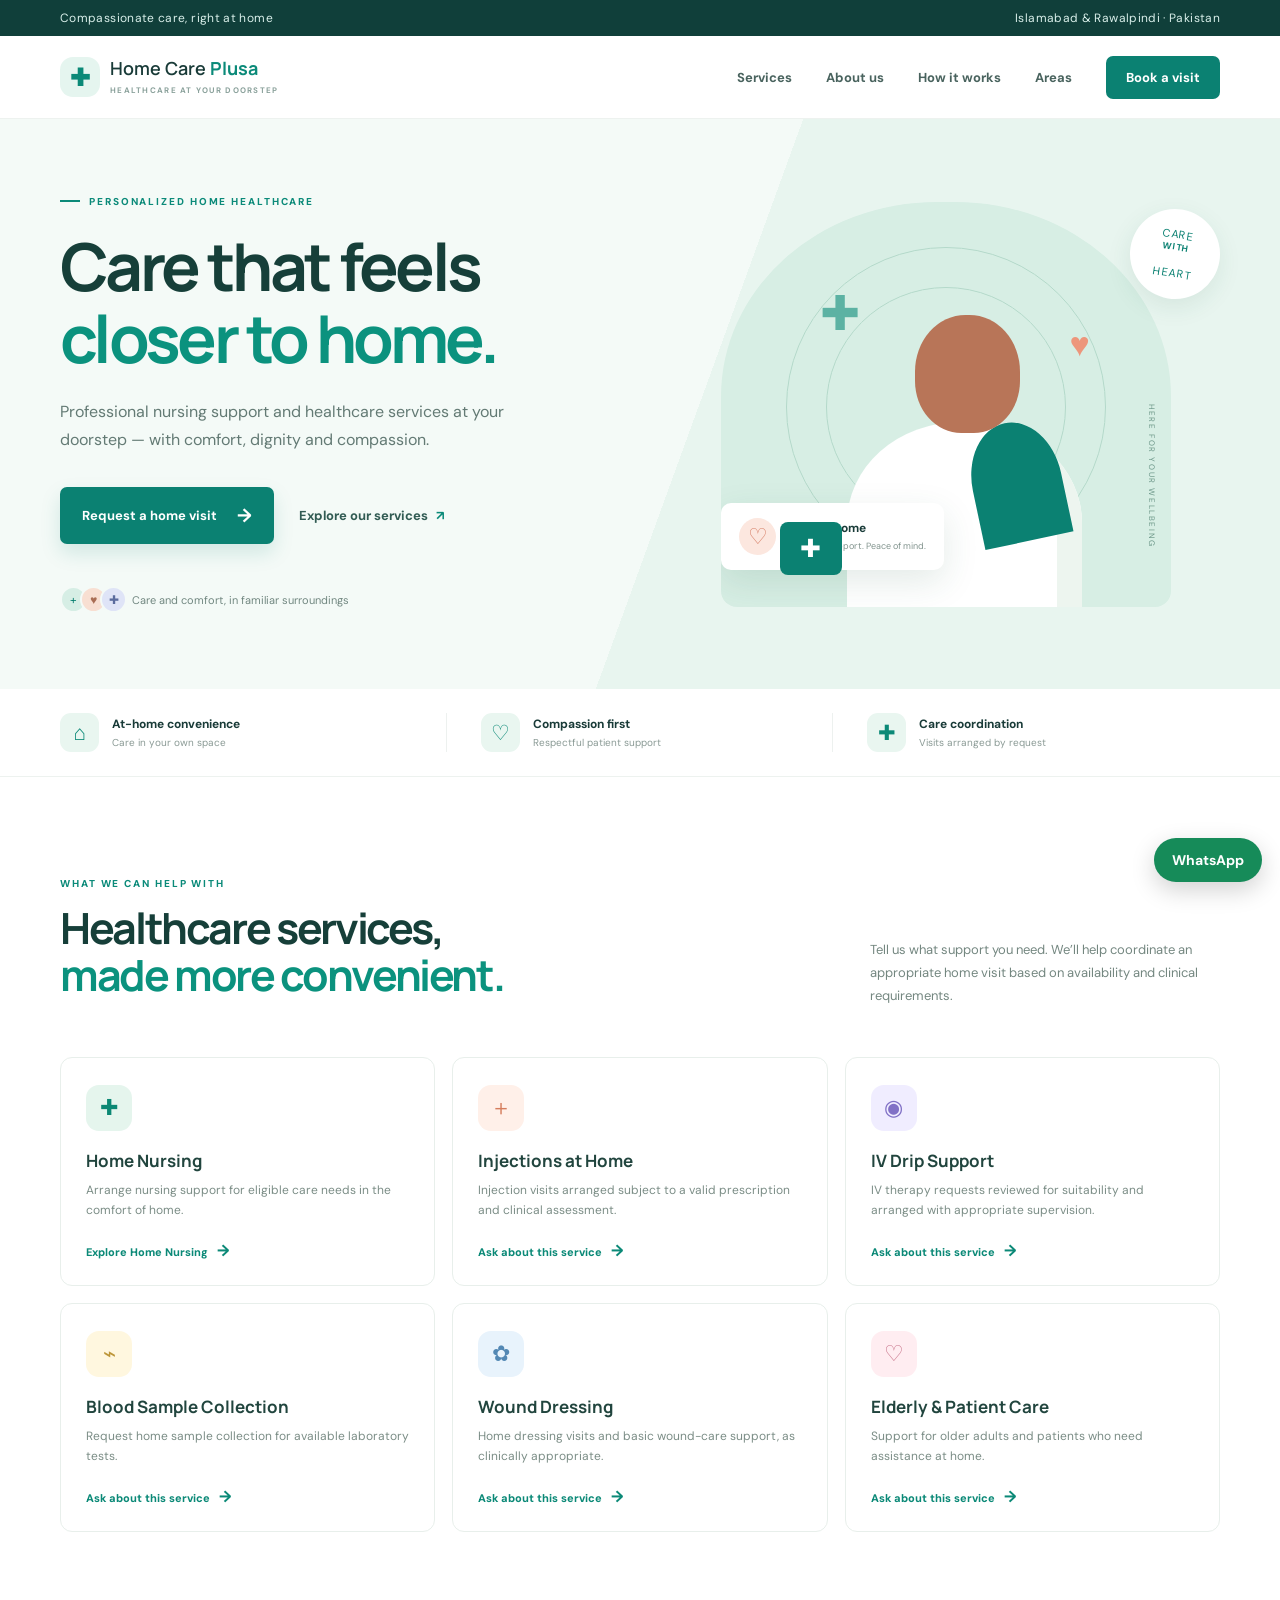
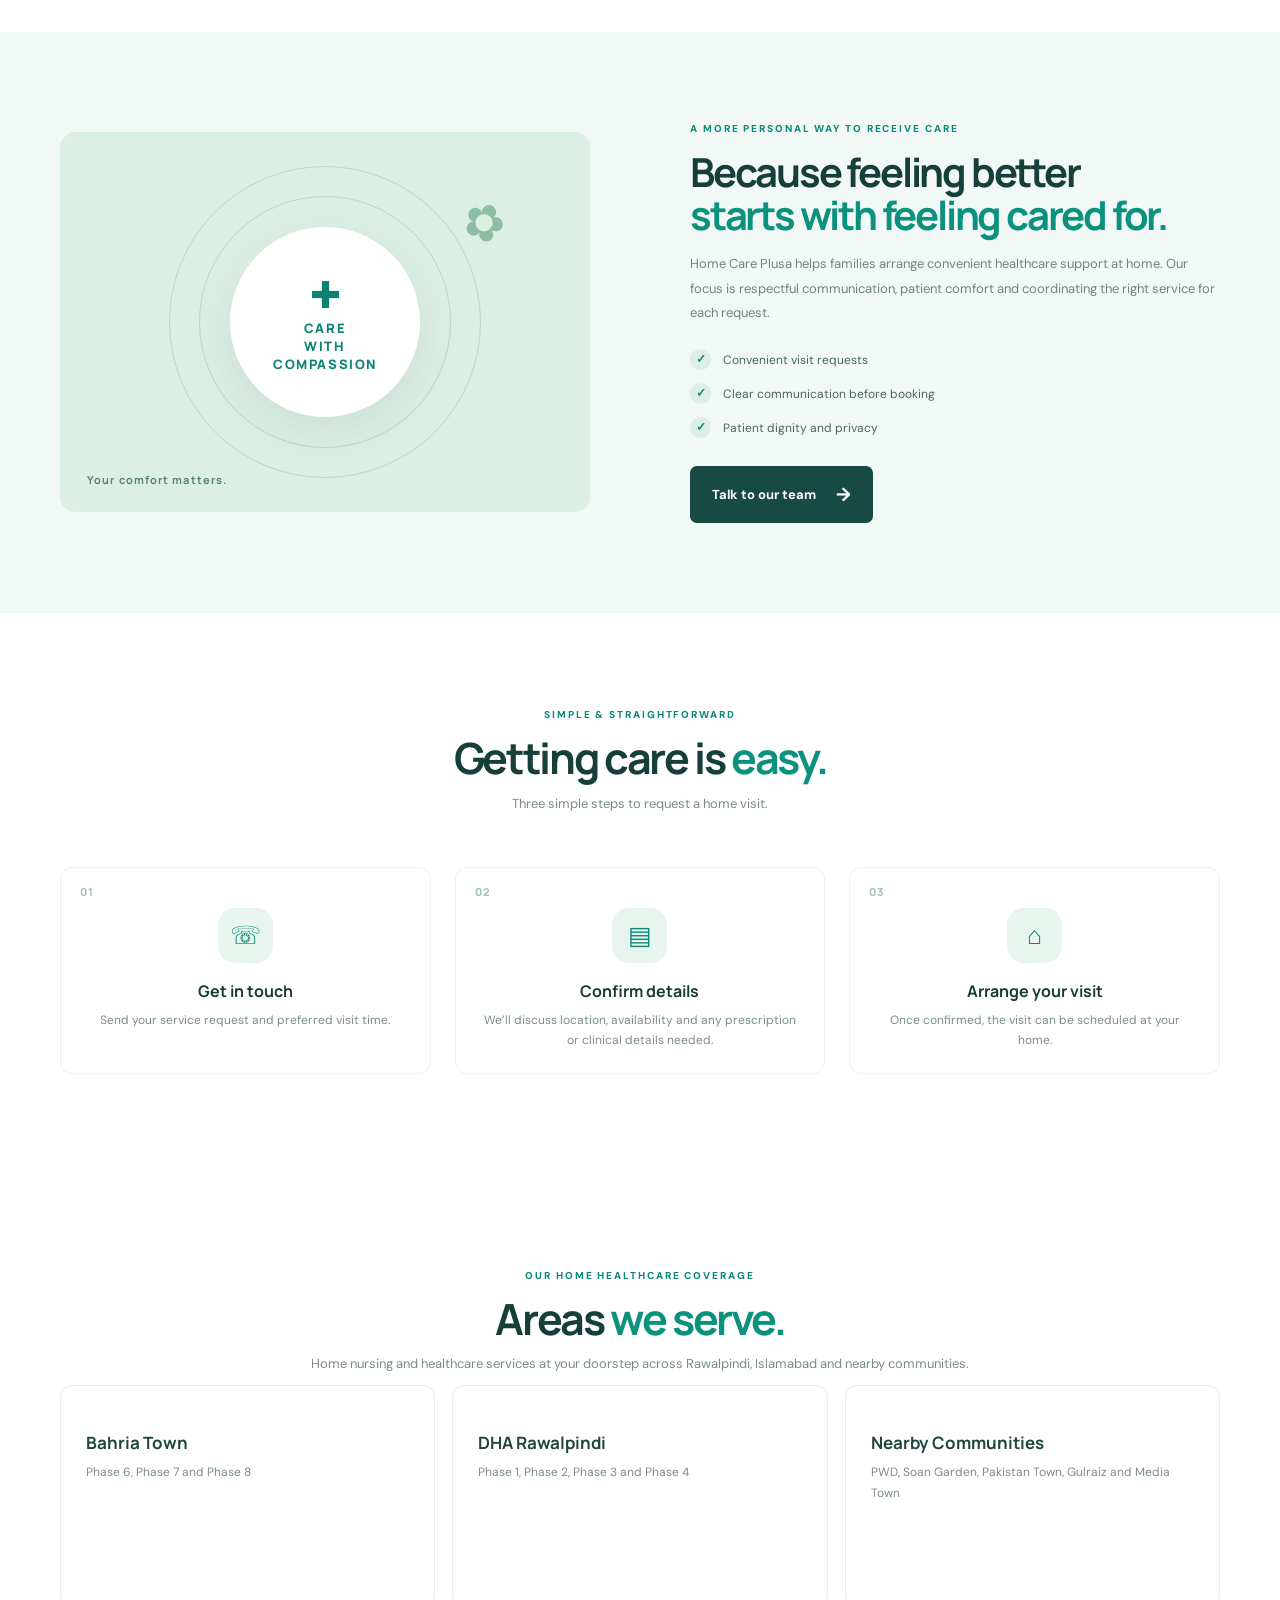
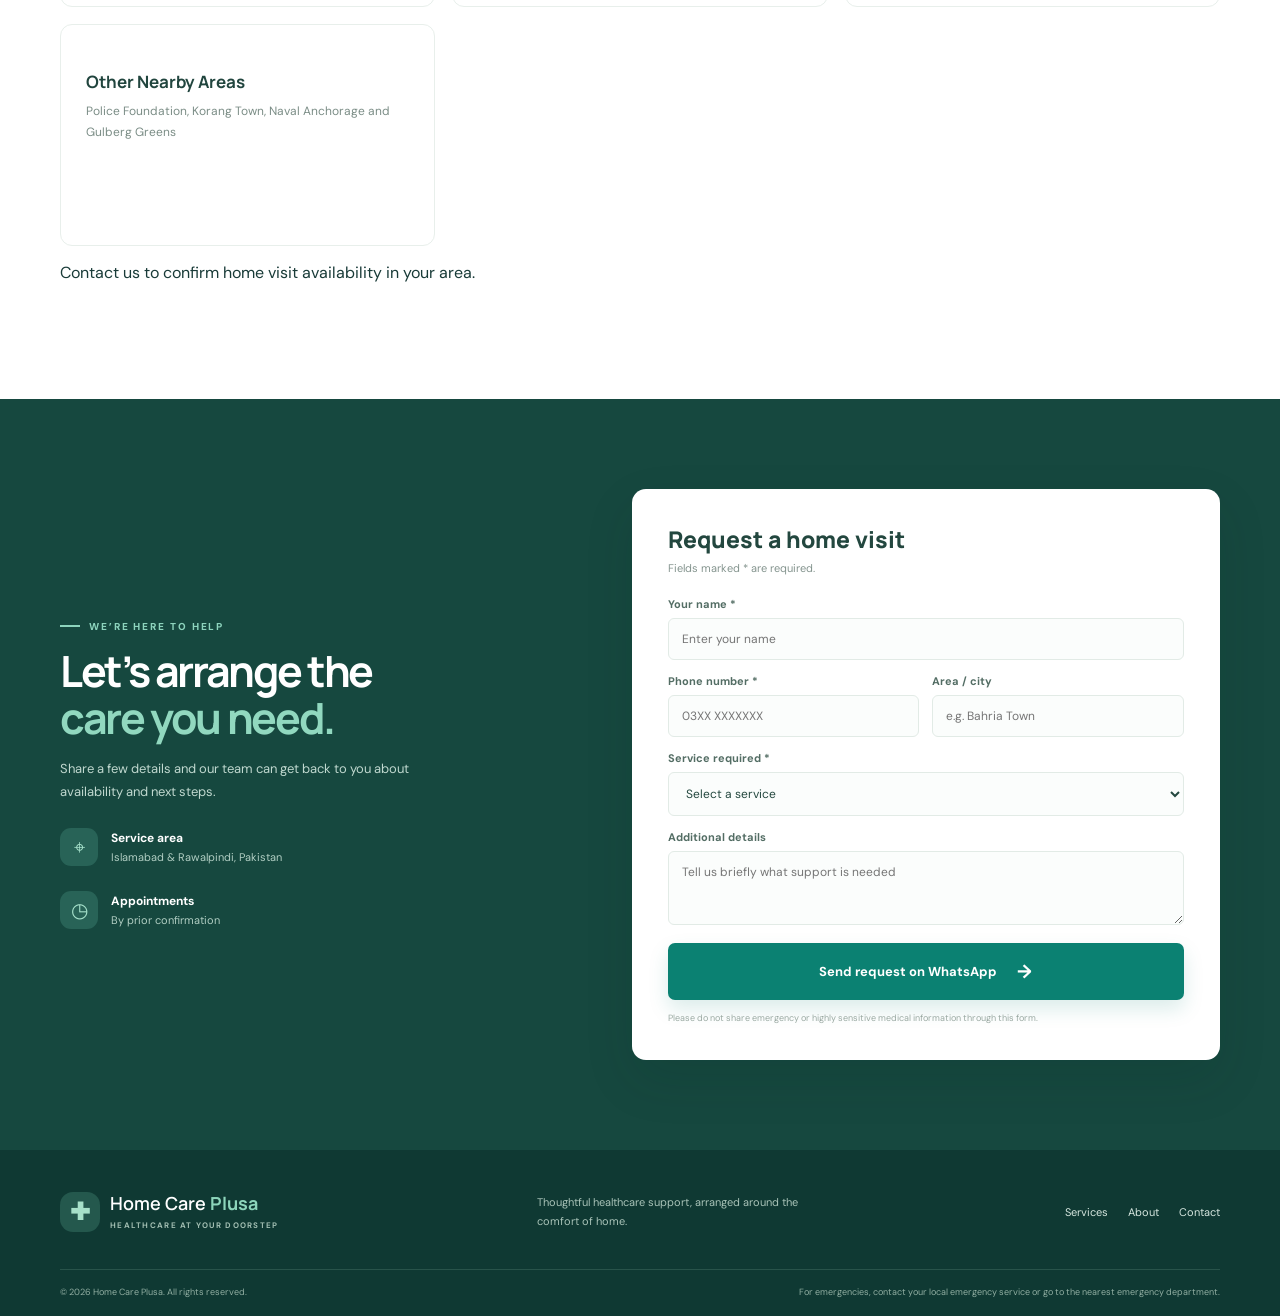
==== index.html @ 0d4c5fd8 "Link home nursing page" ====
<!doctype html>
<html lang="en">
<head>
<meta name="google-site-verification" content="KAKVJBxOrvSm0EX9zhi2axZdXzemZtat8Uv9LqTe5yM" />
  <meta charset="utf-8">
  <meta name="viewport" content="width=device-width, initial-scale=1">
  <meta name="description" content="Request home nursing, injections, IV drip support, blood sample collection and wound dressing in Islamabad and Rawalpindi with Home Care Plusa.">
  <meta name="robots" content="index, follow, max-image-preview:large">
  <meta name="author" content="Home Care Plusa">
  <link rel="canonical" href="https://hafeez794.github.io/home-care-plusa/">
  <meta property="og:type" content="website">
  <meta property="og:title" content="Home Care Plusa | Home Healthcare in Islamabad & Rawalpindi">
  <meta property="og:description" content="Arrange home nursing, injections, IV drip support, blood sample collection and wound dressing in Islamabad and Rawalpindi.">
  <meta property="og:url" content="https://hafeez794.github.io/home-care-plusa/">
  <meta name="twitter:card" content="summary">
  <meta name="theme-color" content="#0c7568">
  <title>Home Care Plusa | Home Nursing & Healthcare in Islamabad and Rawalpindi</title>
  <link rel="preconnect" href="https://fonts.googleapis.com">
  <link rel="preconnect" href="https://fonts.gstatic.com" crossorigin>
  <link href="https://fonts.googleapis.com/css2?family=DM+Sans:wght@400;500;600;700;800&family=Manrope:wght@500;600;700;800&display=swap" rel="stylesheet">
  <link rel="stylesheet" href="style.css">
</head>
<body>
  <div class="topbar"><div class="container topbar-inner"><span>Compassionate care, right at home</span><span>Islamabad &amp; Rawalpindi · Pakistan</span></div></div>
  <header class="header">
    <div class="container nav">
      <a class="brand" href="#home" aria-label="Home Care Plusa home"><span class="brand-mark">✚</span><span>Home Care <b>Plusa</b><small>HEALTHCARE AT YOUR DOORSTEP</small></span></a>
      <button class="menu-toggle" id="menuToggle" aria-label="Open menu">☰</button>
     <nav id="navLinks">
  <a href="#services">Services</a>
  <a href="#about">About us</a>
  <a href="#how">How it works</a>
  <a href="#areas">Areas</a>
  <a href="#contact" class="nav-cta">Book a visit</a>
</nav>
    </div>
  </header>

  <main>
    <section class="hero" id="home">
      <div class="container hero-grid">
        <div class="hero-copy">
          <div class="eyebrow"><span></span> PERSONALIZED HOME HEALTHCARE</div>
          <h1>Care that feels<br><em>closer to home.</em></h1>
          <p class="hero-text">Professional nursing support and healthcare services at your doorstep — with comfort, dignity and compassion.</p>
          <div class="hero-actions"><a class="btn primary" href="#contact">Request a home visit <span>→</span></a><a class="text-link" href="#services">Explore our services <span>↗</span></a></div>
          <div class="trust-row"><div class="avatars"><i>+</i><i>♥</i><i>✚</i></div><span>Care and comfort, in familiar surroundings</span></div>
        </div>
        <div class="hero-visual">
          <div class="photo-panel">
            <div class="photo-shape shape-one"></div><div class="photo-shape shape-two"></div>
            <div class="medical-illustration"><div class="cross">✚</div><div class="heart">♥</div><div class="person-head"></div><div class="person-body"></div><div class="medical-bag">✚</div></div>
            <div class="floating-card"><span class="float-icon">♡</span><div><b>Care at home</b><small>Comfort. Support. Peace of mind.</small></div></div>
            <div class="vertical-note">HERE FOR YOUR WELLBEING</div>
          </div>
          <div class="hero-stamp">CARE<br><b>WITH</b><br>HEART</div>
        </div>
      </div>
    </section>

    <section class="quick-strip"><div class="container quick-grid"><div><span class="quick-icon">⌂</span><span><b>At-home convenience</b><small>Care in your own space</small></span></div><div><span class="quick-icon">♡</span><span><b>Compassion first</b><small>Respectful patient support</small></span></div><div><span class="quick-icon">✚</span><span><b>Care coordination</b><small>Visits arranged by request</small></span></div></div></section>

    <section class="section services" id="services">
      <div class="container">
        <div class="section-heading"><div><div class="eyebrow">WHAT WE CAN HELP WITH</div><h2>Healthcare services,<br><em>made more convenient.</em></h2></div><p>Tell us what support you need. We’ll help coordinate an appropriate home visit based on availability and clinical requirements.</p></div>
        <div class="service-grid">
<article class="service-card"><div class="service-icon mint">✚</div><h3>Home Nursing</h3><p>Arrange nursing support for eligible care needs in the comfort of home.</p><a href="home-nursing.html">Explore Home Nursing <span>→</span></a></article>
          <article class="service-card"><div class="service-icon peach">＋</div><h3>Injections at Home</h3><p>Injection visits arranged subject to a valid prescription and clinical assessment.</p><a href="#contact">Ask about this service <span>→</span></a></article>
          <article class="service-card"><div class="service-icon lilac">◉</div><h3>IV Drip Support</h3><p>IV therapy requests reviewed for suitability and arranged with appropriate supervision.</p><a href="#contact">Ask about this service <span>→</span></a></article>
          <article class="service-card"><div class="service-icon yellow">⌁</div><h3>Blood Sample Collection</h3><p>Request home sample collection for available laboratory tests.</p><a href="#contact">Ask about this service <span>→</span></a></article>
          <article class="service-card"><div class="service-icon blue">✿</div><h3>Wound Dressing</h3><p>Home dressing visits and basic wound-care support, as clinically appropriate.</p><a href="#contact">Ask about this service <span>→</span></a></article>
          <article class="service-card"><div class="service-icon rose">♡</div><h3>Elderly &amp; Patient Care</h3><p>Support for older adults and patients who need assistance at home.</p><a href="#contact">Ask about this service <span>→</span></a></article>
        </div>
      </div>
    </section>

    <section class="about-section" id="about"><div class="container about-grid"><div class="about-art"><div class="about-circle"><span>✚</span><b>CARE<br>WITH<br>COMPASSION</b></div><div class="about-leaf">✿</div><div class="about-caption">Your comfort matters.</div></div><div class="about-copy"><div class="eyebrow">A MORE PERSONAL WAY TO RECEIVE CARE</div><h2>Because feeling better<br><em>starts with feeling cared for.</em></h2><p>Home Care Plusa helps families arrange convenient healthcare support at home. Our focus is respectful communication, patient comfort and coordinating the right service for each request.</p><ul class="check-list"><li><span>✓</span> Convenient visit requests</li><li><span>✓</span> Clear communication before booking</li><li><span>✓</span> Patient dignity and privacy</li></ul><a class="btn dark" href="#contact">Talk to our team <span>→</span></a></div></div></section>

    <section class="section steps" id="how"><div class="container"><div class="center-heading"><div class="eyebrow">SIMPLE &amp; STRAIGHTFORWARD</div><h2>Getting care is <em>easy.</em></h2><p>Three simple steps to request a home visit.</p></div><div class="steps-grid"><div class="step"><div class="step-num">01</div><div class="step-icon">☏</div><h3>Get in touch</h3><p>Send your service request and preferred visit time.</p></div><div class="step"><div class="step-num">02</div><div class="step-icon">▤</div><h3>Confirm details</h3><p>We’ll discuss location, availability and any prescription or clinical details needed.</p></div><div class="step"><div class="step-num">03</div><div class="step-icon">⌂</div><h3>Arrange your visit</h3><p>Once confirmed, the visit can be scheduled at your home.</p></div></div></div></section>
<section class="section areas-section" id="areas">
  <div class="container">
    <div class="center-heading">
      <div class="eyebrow">OUR HOME HEALTHCARE COVERAGE</div>
      <h2>Areas <em>we serve.</em></h2>
      <p>Home nursing and healthcare services at your doorstep across Rawalpindi, Islamabad and nearby communities.</p>
    </div>

    <div class="service-grid">
      <article class="service-card">
        <h3>Bahria Town</h3>
        <p>Phase 6, Phase 7 and Phase 8</p>
      </article>
      <article class="service-card">
        <h3>DHA Rawalpindi</h3>
        <p>Phase 1, Phase 2, Phase 3 and Phase 4</p>
      </article>
      <article class="service-card">
        <h3>Nearby Communities</h3>
        <p>PWD, Soan Garden, Pakistan Town, Gulraiz and Media Town</p>
      </article>
      <article class="service-card">
        <h3>Other Nearby Areas</h3>
        <p>Police Foundation, Korang Town, Naval Anchorage and Gulberg Greens</p>
      </article>
    </div>
    <p>Contact us to confirm home visit availability in your area.</p>
  </div>
</section>
    <section class="contact-section" id="contact"><div class="container contact-grid"><div class="contact-copy"><div class="eyebrow">WE’RE HERE TO HELP</div><h2>Let’s arrange the<br><em>care you need.</em></h2><p>Share a few details and our team can get back to you about availability and next steps.</p><div class="contact-detail"><span>⌖</span><div><b>Service area</b><small>Islamabad &amp; Rawalpindi, Pakistan</small></div></div><div class="contact-detail"><span>◷</span><div><b>Appointments</b><small>By prior confirmation</small></div></div></div>
      <form class="booking-form" id="bookingForm"><h3>Request a home visit</h3><p>Fields marked * are required.</p><label>Your name *<input name="name" required placeholder="Enter your name"></label><div class="form-row"><label>Phone number *<input name="phone" required type="tel" placeholder="03XX XXXXXXX"></label><label>Area / city<input name="area" placeholder="e.g. Bahria Town"></label></div><label>Service required *<select name="service" required><option value="">Select a service</option><option>Home Nursing</option><option>Injection at Home</option><option>IV Drip Support</option><option>Blood Sample Collection</option><option>Wound Dressing</option><option>Elderly & Patient Care</option><option>Other</option></select></label><label>Additional details<textarea name="details" rows="3" placeholder="Tell us briefly what support is needed"></textarea></label><button class="btn primary submit-btn" type="submit">Send request on WhatsApp <span>→</span></button><small class="form-note">Please do not share emergency or highly sensitive medical information through this form.</small><div id="formMessage" role="status"></div></form>
    </div></section>
  </main>

  <footer class="footer"><div class="container footer-main"><a class="brand footer-brand" href="#home"><span class="brand-mark">✚</span><span>Home Care <b>Plusa</b><small>HEALTHCARE AT YOUR DOORSTEP</small></span></a><p>Thoughtful healthcare support, arranged around the comfort of home.</p><div class="footer-links"><a href="#services">Services</a><a href="#about">About</a><a href="#contact">Contact</a></div></div><div class="container footer-bottom"><span>© <span id="year"></span> Home Care Plusa. All rights reserved.</span><span>For emergencies, contact your local emergency service or go to the nearest emergency department.</span></div></footer>
  <a class="whatsapp-float" href="https://wa.me/923155627665?text=Assalam-o-Alaikum%2C%20I%20want%20to%20ask%20about%20home%20healthcare%20services." target="_blank" rel="noopener" aria-label="Chat with Home Care Plusa on WhatsApp">WhatsApp</a>
  <script src="script.js"></script>
</body>
</html>
---- style.css ----
*{box-sizing:border-box}html{scroll-behavior:smooth}body{margin:0;color:#193b38;background:#fff;font-family:"DM Sans",sans-serif}a{color:inherit;text-decoration:none}.container{width:min(1160px,calc(100% - 44px));margin:auto}.topbar{background:#103f3a;color:#d9efea;font-size:12px;letter-spacing:.03em}.topbar-inner{display:flex;justify-content:space-between;padding:10px 0}.header{background:#fff;position:sticky;top:0;z-index:10;border-bottom:1px solid #edf2ef}.nav{height:82px;display:flex;align-items:center;justify-content:space-between}.brand{display:flex;align-items:center;gap:10px;font-family:Manrope,sans-serif;font-size:18px;font-weight:600;line-height:1.1}.brand b{color:#0b8a79}.brand small{display:block;font:700 8px "DM Sans";letter-spacing:.16em;color:#8aa19b;margin-top:6px}.brand-mark{width:40px;height:40px;border-radius:13px;background:#e5f5ef;color:#0b8977;display:grid;place-items:center;font-size:24px}.nav nav{display:flex;align-items:center;gap:34px;font-size:13px;font-weight:700;color:#49635e}.nav nav a:hover{color:#0a8b79}.nav .nav-cta{background:#0b8172;color:white;padding:13px 20px;border-radius:7px}.menu-toggle{display:none;border:0;background:none;font-size:25px;color:#174a43}.hero{background:linear-gradient(110deg,#f4faf7 0%,#f4faf7 54%,#e8f5ef 54%,#e8f5ef 100%);overflow:hidden}.hero-grid{min-height:570px;display:grid;grid-template-columns:1.03fr .97fr;align-items:center;gap:30px}.hero-copy{padding:70px 0}.eyebrow{font-size:10px;letter-spacing:.19em;font-weight:800;color:#0b8a79;display:flex;align-items:center;gap:9px}.eyebrow span{width:20px;height:2px;background:#0b8a79}.hero h1,h2{font-family:Manrope,sans-serif;letter-spacing:-.055em;font-size:clamp(42px,5.4vw,66px);line-height:1.09;margin:23px 0;color:#163f39}.hero h1 em,h2 em{font-style:normal;color:#0b927e}.hero-text{max-width:480px;color:#637a74;font-size:16px;line-height:1.8}.hero-actions{display:flex;align-items:center;gap:25px;margin-top:32px}.btn{display:inline-flex;align-items:center;justify-content:center;gap:20px;border:0;border-radius:7px;padding:16px 22px;font:700 13px "DM Sans";cursor:pointer;transition:.2s}.btn span{font-size:19px}.primary{background:#0b8172;color:#fff;box-shadow:0 9px 20px #0b817226}.primary:hover{background:#096b60;transform:translateY(-2px)}.text-link{font-size:13px;font-weight:700;color:#315b53}.text-link span{color:#0b8a79;margin-left:5px}.trust-row{display:flex;align-items:center;gap:12px;margin-top:42px;color:#718780;font-size:11px}.avatars{display:flex}.avatars i{font-style:normal;width:27px;height:27px;border:2px solid #f4faf7;border-radius:50%;display:grid;place-items:center;background:#d6eee5;color:#0b8172;margin-right:-7px;font-size:12px}.avatars i:nth-child(2){background:#f8dfd2;color:#a96d54}.avatars i:nth-child(3){background:#dfe4f7;color:#5b6c9e}.hero-visual{height:500px;position:relative;display:grid;place-items:center}.photo-panel{width:82%;height:405px;position:relative;background:#d7eee4;border-radius:48% 48% 16px 16px;overflow:hidden}.shape-one{position:absolute;width:320px;height:320px;border:1px solid #b4d9ca;border-radius:50%;top:45px;left:50%;transform:translateX(-50%)}.shape-two{position:absolute;width:240px;height:240px;border:1px solid #b4d9ca;border-radius:50%;top:85px;left:50%;transform:translateX(-50%)}.medical-illustration{position:absolute;inset:0}.cross{position:absolute;top:80px;left:22%;font-size:48px;color:#0b8a79;opacity:.6}.heart{position:absolute;right:18%;top:120px;font-size:34px;color:#ed967b}.person-head{position:absolute;width:105px;height:118px;border-radius:48% 48% 44% 44%;background:#b87558;left:43%;top:113px;z-index:2}.person-body{position:absolute;width:235px;height:210px;border-radius:48% 48% 0 0;background:#fff;left:28%;top:220px;box-shadow:inset -25px 0 #edf5ef}.person-body:after{content:"";position:absolute;width:90px;height:120px;background:#0b8172;right:20px;top:0;border-radius:50% 50% 0 0;transform:rotate(-12deg)}.medical-bag{position:absolute;bottom:32px;left:13%;width:62px;height:53px;border-radius:8px;background:#0b8172;color:#fff;display:grid;place-items:center;font-size:25px;z-index:3}.floating-card{position:absolute;bottom:37px;left:0;background:#fff;padding:15px 18px;display:flex;align-items:center;gap:12px;border-radius:10px;box-shadow:0 12px 35px #245e4b20}.float-icon{width:37px;height:37px;border-radius:50%;background:#fce7df;color:#d78169;display:grid;place-items:center;font-size:22px}.floating-card b,.floating-card small{display:block}.floating-card b{font-size:12px}.floating-card small{font-size:9px;color:#82948e;margin-top:4px}.vertical-note{position:absolute;right:14px;top:50%;writing-mode:vertical-rl;letter-spacing:.2em;font-size:8px;color:#6b9688}.hero-stamp{position:absolute;right:0;top:55px;background:#fff;border-radius:50%;width:90px;height:90px;display:grid;align-content:center;text-align:center;font-size:11px;line-height:1.25;letter-spacing:.08em;color:#0b8172;box-shadow:0 8px 25px #235d4c18;transform:rotate(9deg)}.hero-stamp b{font-size:9px}.quick-strip{background:#fff;border-bottom:1px solid #edf2ef}.quick-grid{display:grid;grid-template-columns:repeat(3,1fr);padding:24px 0}.quick-grid>div{display:flex;align-items:center;gap:13px;padding-left:34px;border-right:1px solid #edf1ef}.quick-grid>div:first-child{padding-left:0}.quick-grid>div:last-child{border:0}.quick-icon{width:39px;height:39px;border-radius:11px;background:#e9f6f0;color:#0b8977;display:grid;place-items:center;font-size:21px}.quick-grid b,.quick-grid small{display:block}.quick-grid b{font-size:12px}.quick-grid small{font-size:10px;color:#8a9a95;margin-top:4px}.section{padding:100px 0}.section-heading{display:flex;align-items:end;justify-content:space-between;gap:40px;margin-bottom:43px}.section-heading h2,.about-copy h2,.center-heading h2,.contact-copy h2{font-size:43px;margin:15px 0}.section-heading>p{max-width:350px;color:#748780;line-height:1.8;font-size:13px;margin-bottom:6px}.service-grid{display:grid;grid-template-columns:repeat(3,1fr);gap:17px}.service-card{border:1px solid #e8efeb;border-radius:12px;padding:27px 25px 24px;min-height:222px;transition:.2s;background:#fff}.service-card:hover{transform:translateY(-4px);box-shadow:0 15px 35px #1c564011;border-color:#d1e8de}.service-icon{width:46px;height:46px;border-radius:13px;display:grid;place-items:center;font-size:22px}.mint{background:#e5f5ed;color:#0c8874}.peach{background:#fff0e9;color:#d57d5d}.lilac{background:#f0edff;color:#8171c6}.yellow{background:#fff7df;color:#bd9639}.blue{background:#e8f3fc;color:#5388b4}.rose{background:#ffedf1;color:#c8758b}.service-card h3{font:700 17px Manrope;margin:18px 0 8px;color:#21453e}.service-card p{font-size:12px;line-height:1.7;color:#7b8d86;min-height:42px;margin:0 0 18px}.service-card a{font-size:11px;font-weight:800;color:#0b8977}.service-card a span{font-size:16px;margin-left:6px}.about-section{background:#f2f8f5;padding:90px 0}.about-grid{display:grid;grid-template-columns:1fr 1fr;gap:100px;align-items:center}.about-art{height:380px;position:relative;background:#dcefe5;border-radius:15px;display:grid;place-items:center;overflow:hidden}.about-art:before,.about-art:after{content:"";position:absolute;border:1px solid #b7d9c9;border-radius:50%;width:310px;height:310px}.about-art:after{width:250px;height:250px}.about-circle{position:relative;z-index:1;width:190px;height:190px;border-radius:50%;background:#fff;display:flex;flex-direction:column;align-items:center;justify-content:center;box-shadow:0 15px 40px #265a4818;color:#0b8172;text-align:center}.about-circle span{font-size:37px}.about-circle b{font:800 13px Manrope;letter-spacing:.12em;line-height:1.4}.about-leaf{position:absolute;right:16%;top:15%;font-size:50px;color:#8ebca5;transform:rotate(25deg)}.about-caption{position:absolute;bottom:25px;left:27px;font:700 11px Manrope;letter-spacing:.1em;color:#578272}.about-copy h2{font-size:40px}.about-copy>p{font-size:13px;line-height:1.9;color:#71847d}.check-list{list-style:none;padding:0;margin:23px 0 28px}.check-list li{font-size:12px;color:#49665d;margin:13px 0}.check-list span{display:inline-grid;place-items:center;width:21px;height:21px;border-radius:50%;background:#dcefe5;color:#0b8977;margin-right:9px;font-weight:800}.dark{background:#174a42;color:#fff}.dark:hover{background:#0c3932}.steps{padding:95px 0}.center-heading{text-align:center}.center-heading .eyebrow{justify-content:center}.center-heading h2{margin:14px 0 8px}.center-heading>p{font-size:13px;color:#7b8d86}.steps-grid{display:grid;grid-template-columns:repeat(3,1fr);gap:24px;margin-top:55px}.step{position:relative;text-align:center;padding:28px 28px 22px;border:1px solid #eaf0ed;border-radius:12px}.step-num{position:absolute;top:16px;left:19px;font:800 11px Manrope;color:#a4c6b6;letter-spacing:.1em}.step-icon{margin:12px auto 17px;width:55px;height:55px;border-radius:17px;background:#e8f5ee;display:grid;place-items:center;color:#0b8977;font-size:25px}.step h3{font:700 16px Manrope;margin:0 0 8px}.step p{font-size:12px;color:#7b8d86;line-height:1.7;margin:0}.contact-section{background:#16483f;padding:90px 0;color:#fff}.contact-grid{display:grid;grid-template-columns:.9fr 1.1fr;gap:90px;align-items:center}.contact-copy .eyebrow{color:#8dd4bd}.contact-copy .eyebrow:before{content:"";width:20px;height:2px;background:#8dd4bd}.contact-copy h2{color:#fff}.contact-copy h2 em{color:#91d8bf}.contact-copy>p{color:#c0d8cf;font-size:13px;line-height:1.8;max-width:390px}.contact-detail{display:flex;gap:13px;align-items:center;margin-top:25px}.contact-detail>span{width:38px;height:38px;border-radius:11px;background:#286357;color:#a5e0ca;display:grid;place-items:center;font-size:20px}.contact-detail b,.contact-detail small{display:block}.contact-detail b{font-size:12px}.contact-detail small{font-size:11px;color:#b1cec3;margin-top:4px}.booking-form{background:#fff;border-radius:14px;padding:34px 36px;color:#23473f;box-shadow:0 20px 50px #092b251f}.booking-form h3{font:800 23px Manrope;margin:0 0 6px}.booking-form>p{font-size:11px;color:#84948e;margin:0 0 22px}.booking-form label{display:block;font-size:11px;font-weight:700;color:#536d64;margin-bottom:14px}.booking-form input,.booking-form select,.booking-form textarea{display:block;width:100%;margin-top:7px;padding:12px 13px;border:1px solid #e2ebe6;border-radius:6px;background:#fbfdfc;font:12px "DM Sans";color:#24483f;outline:none}.booking-form input:focus,.booking-form select:focus,.booking-form textarea:focus{border-color:#0b8977}.form-row{display:grid;grid-template-columns:1fr 1fr;gap:13px}.submit-btn{width:100%;margin-top:4px}.form-note{display:block;color:#9aa9a2;font-size:9px;line-height:1.5;margin-top:12px}.footer{background:#0f3933;color:#d7e7e0;padding:32px 0 18px}.footer-main{display:flex;align-items:center;justify-content:space-between;gap:20px;padding-bottom:28px}.footer-brand{color:#fff}.footer-brand .brand-mark{background:#24584d;color:#a6e0c8}.footer-brand b{color:#8dd5bb}.footer-brand small{color:#a2beb2}.footer-main>p{font-size:11px;color:#a9c3b8;max-width:270px;line-height:1.7}.footer-links{display:flex;gap:20px;font-size:11px}.footer-links a:hover{color:#8dd5bb}.footer-bottom{border-top:1px solid #28534a;padding-top:16px;display:flex;justify-content:space-between;gap:15px;color:#91aea2;font-size:9px}.footer-bottom span:last-child{text-align:right;max-width:430px}
@media(max-width:800px){.container{width:min(100% - 32px,600px)}.topbar-inner span:last-child{display:none}.nav{height:70px}.menu-toggle{display:block}.nav nav{display:none;position:absolute;top:70px;left:0;right:0;background:white;padding:18px 24px 24px;box-shadow:0 12px 20px #143f3515;flex-direction:column;align-items:stretch;gap:18px}.nav nav.open{display:flex}.nav .nav-cta{text-align:center}.hero{background:#f1f8f4}.hero-grid{grid-template-columns:1fr;gap:0}.hero-copy{padding:65px 0 20px}.hero h1{font-size:51px}.hero-visual{height:390px}.photo-panel{height:340px;width:76%}.hero-stamp{right:5%;top:10px}.quick-grid{grid-template-columns:1fr;gap:16px;padding:22px 0}.quick-grid>div{padding:0;border:0}.section{padding:70px 0}.section-heading{display:block}.section-heading>p{margin-top:15px}.section-heading h2,.about-copy h2,.center-heading h2,.contact-copy h2{font-size:36px}.service-grid{grid-template-columns:1fr 1fr}.about-grid{grid-template-columns:1fr;gap:40px}.about-art{height:310px}.steps-grid{grid-template-columns:1fr;gap:14px;margin-top:35px}.contact-grid{grid-template-columns:1fr;gap:38px}.footer-main{align-items:flex-start;flex-direction:column}.footer-bottom{flex-direction:column}.footer-bottom span:last-child{text-align:left}.footer-links{margin-top:5px}}
@media(max-width:480px){.hero h1{font-size:44px}.hero-text{font-size:14px}.hero-actions{align-items:flex-start;flex-direction:column;gap:16px}.service-grid{grid-template-columns:1fr}.service-card{min-height:auto}.form-row{grid-template-columns:1fr;gap:0}.booking-form{padding:26px 20px}.hero-visual{height:350px}.photo-panel{height:300px}.person-head{top:95px}.person-body{top:195px}.floating-card{bottom:20px}.section-heading h2,.about-copy h2,.center-heading h2,.contact-copy h2{font-size:32px}}


/* Floating WhatsApp contact shortcut */
.whatsapp-float {
  position: fixed;
  right: 18px;
  bottom: 18px;
  z-index: 999;
  display: inline-flex;
  align-items: center;
  justify-content: center;
  padding: 13px 18px;
  border-radius: 999px;
  background: #168b59;
  color: #fff;
  font-weight: 700;
  font-size: 14px;
  text-decoration: none;
  box-shadow: 0 8px 24px rgba(0,0,0,.18);
}
.whatsapp-float:hover { filter: brightness(.95); }
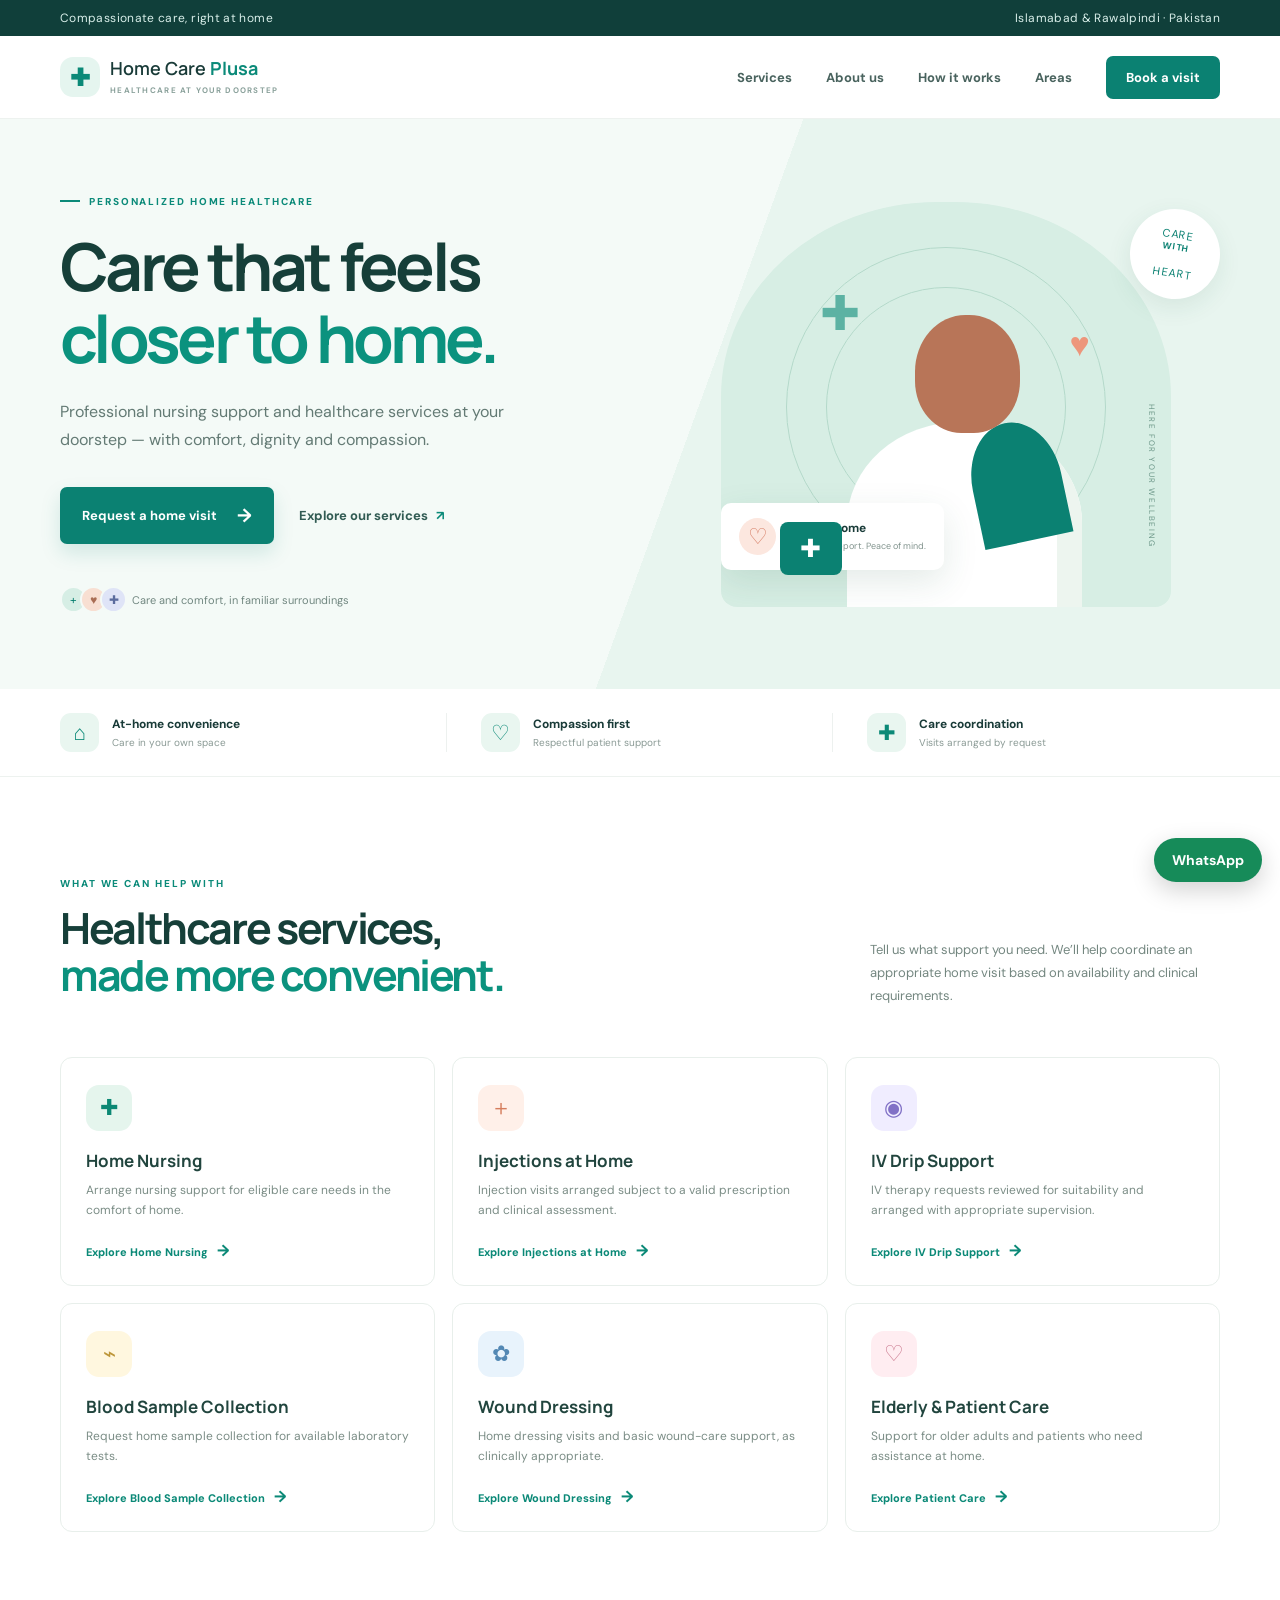
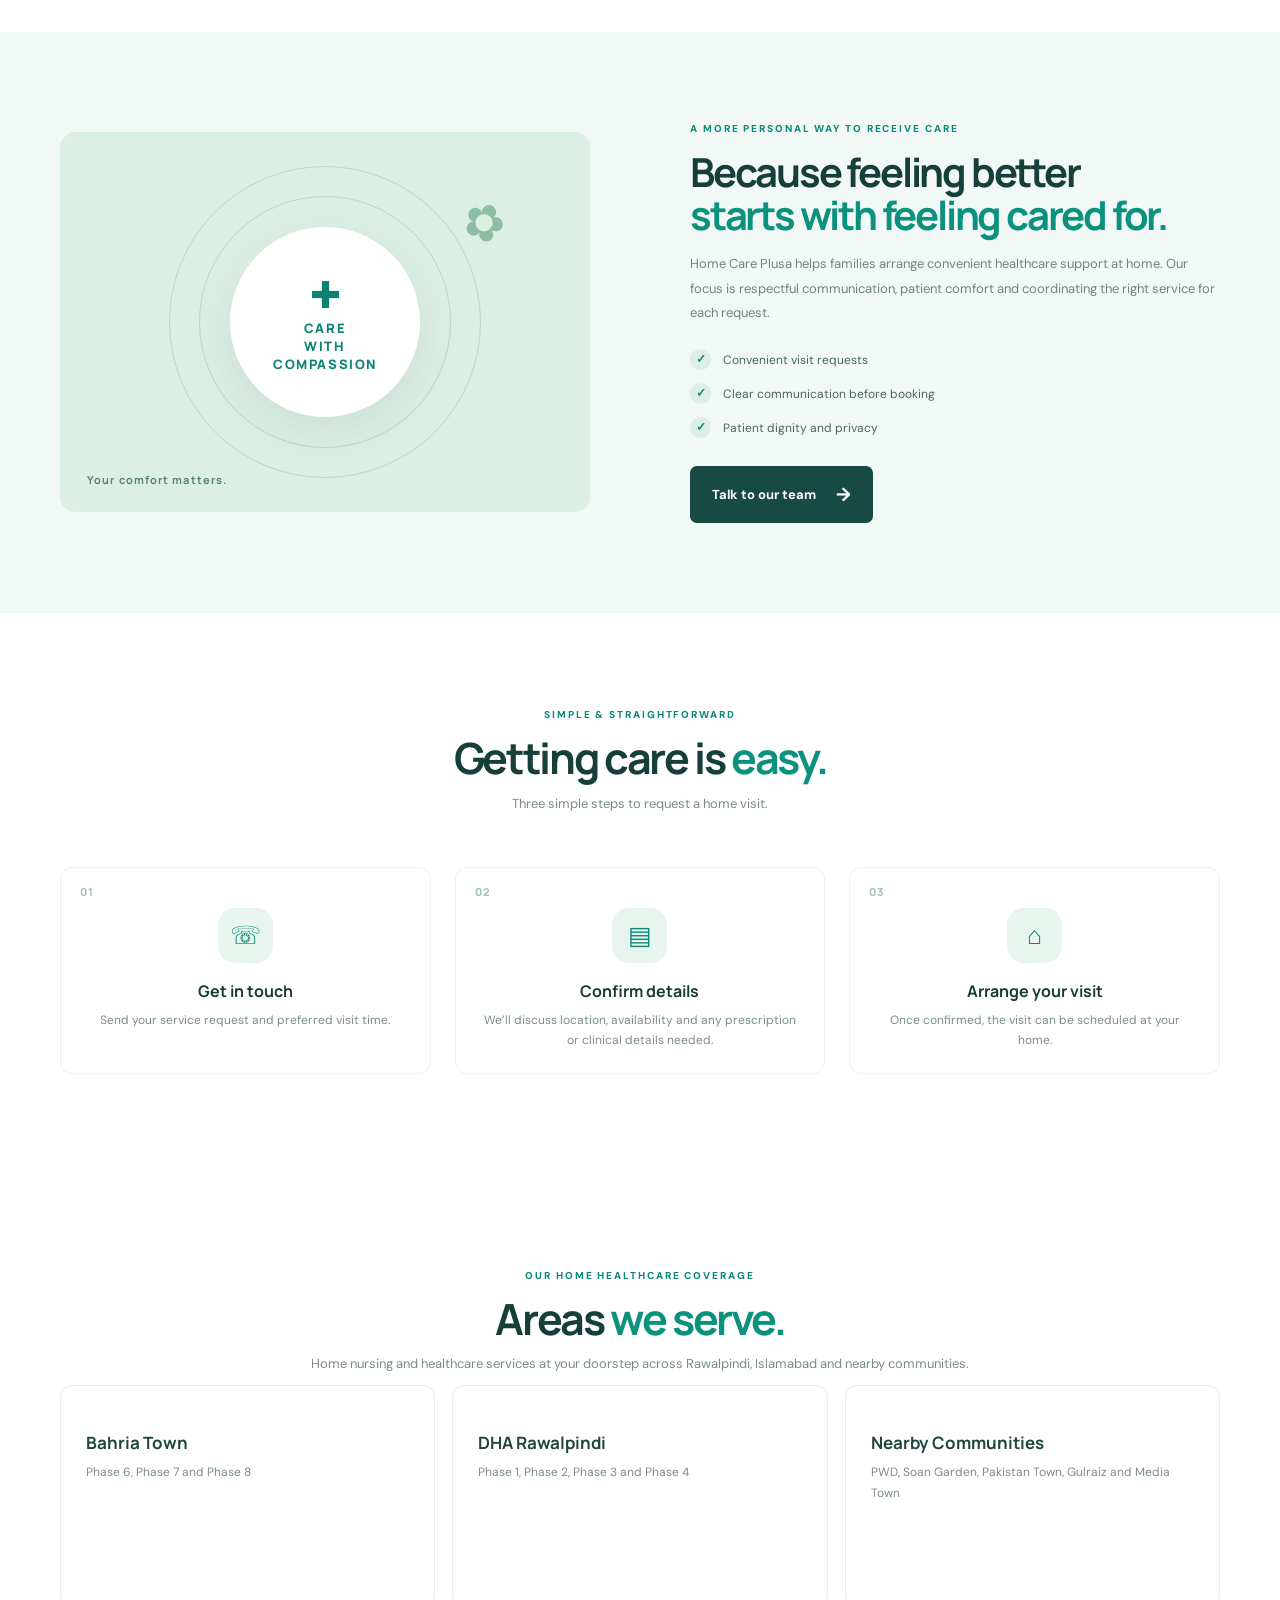
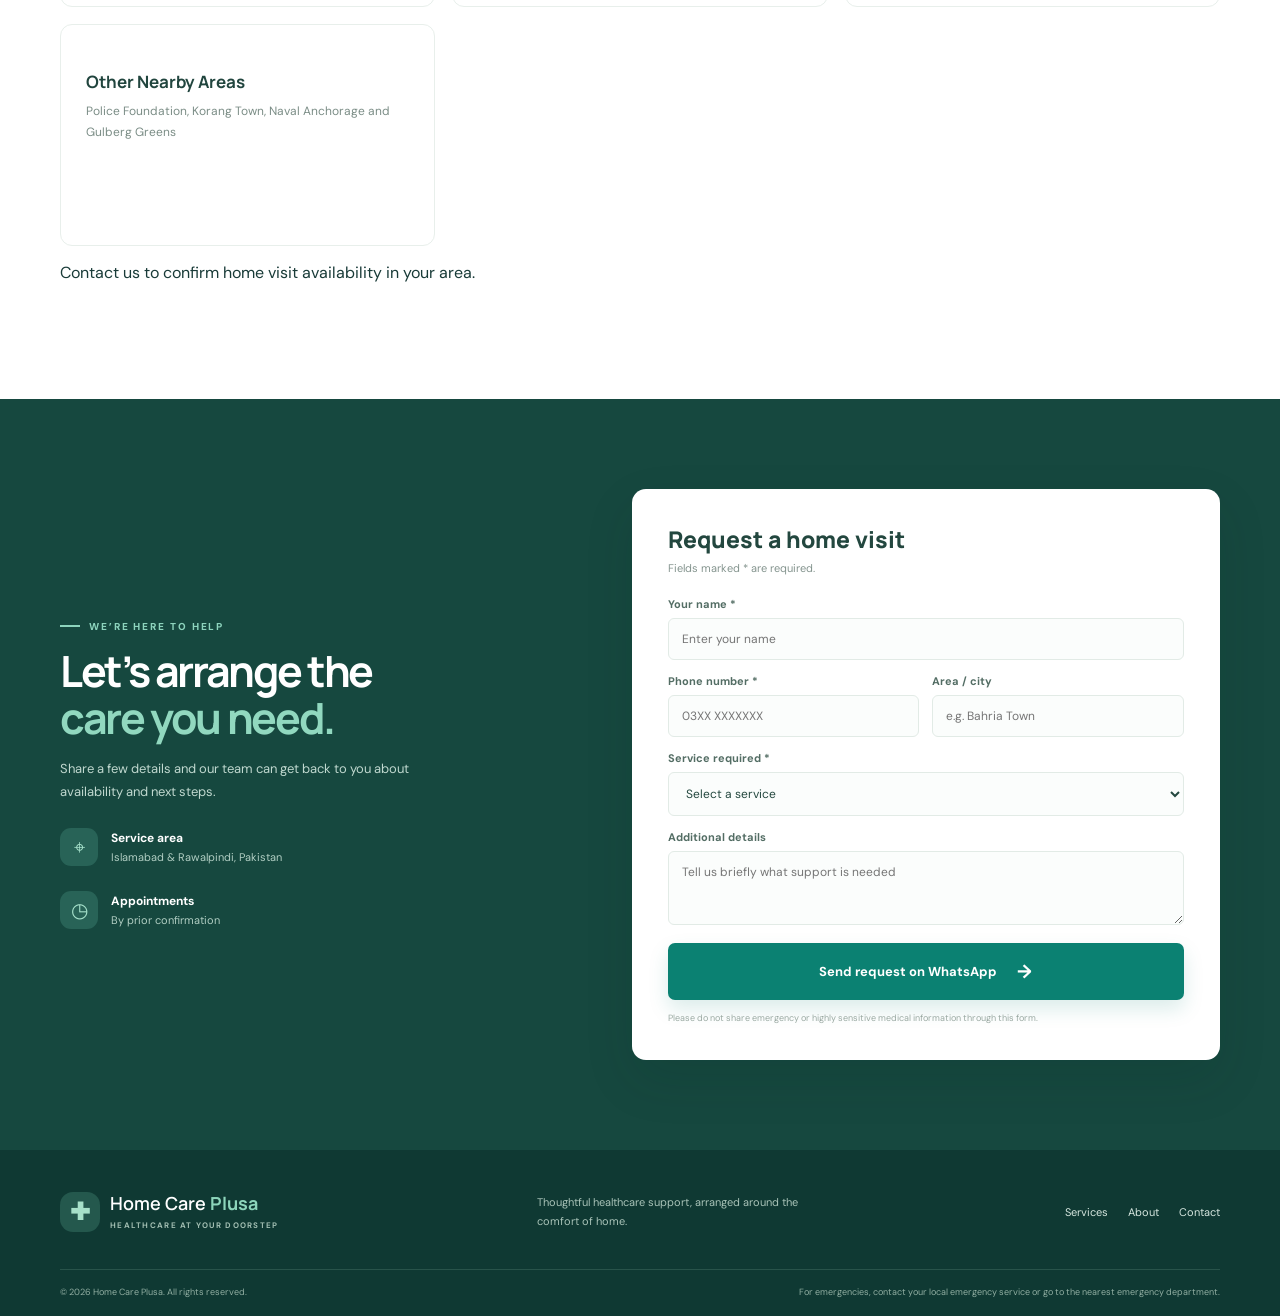
==== commit aef3c8c9: "Connect all service pages" ====
--- a/index.html
+++ b/index.html
@@ -65,11 +65,11 @@
         <div class="section-heading"><div><div class="eyebrow">WHAT WE CAN HELP WITH</div><h2>Healthcare services,<br><em>made more convenient.</em></h2></div><p>Tell us what support you need. We’ll help coordinate an appropriate home visit based on availability and clinical requirements.</p></div>
         <div class="service-grid">
 <article class="service-card"><div class="service-icon mint">✚</div><h3>Home Nursing</h3><p>Arrange nursing support for eligible care needs in the comfort of home.</p><a href="home-nursing.html">Explore Home Nursing <span>→</span></a></article>
-          <article class="service-card"><div class="service-icon peach">＋</div><h3>Injections at Home</h3><p>Injection visits arranged subject to a valid prescription and clinical assessment.</p><a href="#contact">Ask about this service <span>→</span></a></article>
-          <article class="service-card"><div class="service-icon lilac">◉</div><h3>IV Drip Support</h3><p>IV therapy requests reviewed for suitability and arranged with appropriate supervision.</p><a href="#contact">Ask about this service <span>→</span></a></article>
-          <article class="service-card"><div class="service-icon yellow">⌁</div><h3>Blood Sample Collection</h3><p>Request home sample collection for available laboratory tests.</p><a href="#contact">Ask about this service <span>→</span></a></article>
-          <article class="service-card"><div class="service-icon blue">✿</div><h3>Wound Dressing</h3><p>Home dressing visits and basic wound-care support, as clinically appropriate.</p><a href="#contact">Ask about this service <span>→</span></a></article>
-          <article class="service-card"><div class="service-icon rose">♡</div><h3>Elderly &amp; Patient Care</h3><p>Support for older adults and patients who need assistance at home.</p><a href="#contact">Ask about this service <span>→</span></a></article>
+          <article class="service-card"><div class="service-icon peach">＋</div><h3>Injections at Home</h3><p>Injection visits arranged subject to a valid prescription and clinical assessment.</p><a href="injections-at-home.html">Explore Injections at Home <span>→</span></a></article>
+          <article class="service-card"><div class="service-icon lilac">◉</div><h3>IV Drip Support</h3><p>IV therapy requests reviewed for suitability and arranged with appropriate supervision.</p><a href="iv-drip-at-home.html">Explore IV Drip Support <span>→</span></a></article>
+          <article class="service-card"><div class="service-icon yellow">⌁</div><h3>Blood Sample Collection</h3><p>Request home sample collection for available laboratory tests.</p><a href="blood-sample-collection-at-home.html">Explore Blood Sample Collection <span>→</span></a></article>
+          <article class="service-card"><div class="service-icon blue">✿</div><h3>Wound Dressing</h3><p>Home dressing visits and basic wound-care support, as clinically appropriate.</p><a href="wound-dressing-at-home.html">Explore Wound Dressing <span>→</span></a></article>
+          <article class="service-card"><div class="service-icon rose">♡</div><h3>Elderly &amp; Patient Care</h3><p>Support for older adults and patients who need assistance at home.</p><a href="elderly-patient-care.html">Explore Patient Care <span>→</span></a></article>
         </div>
       </div>
     </section>
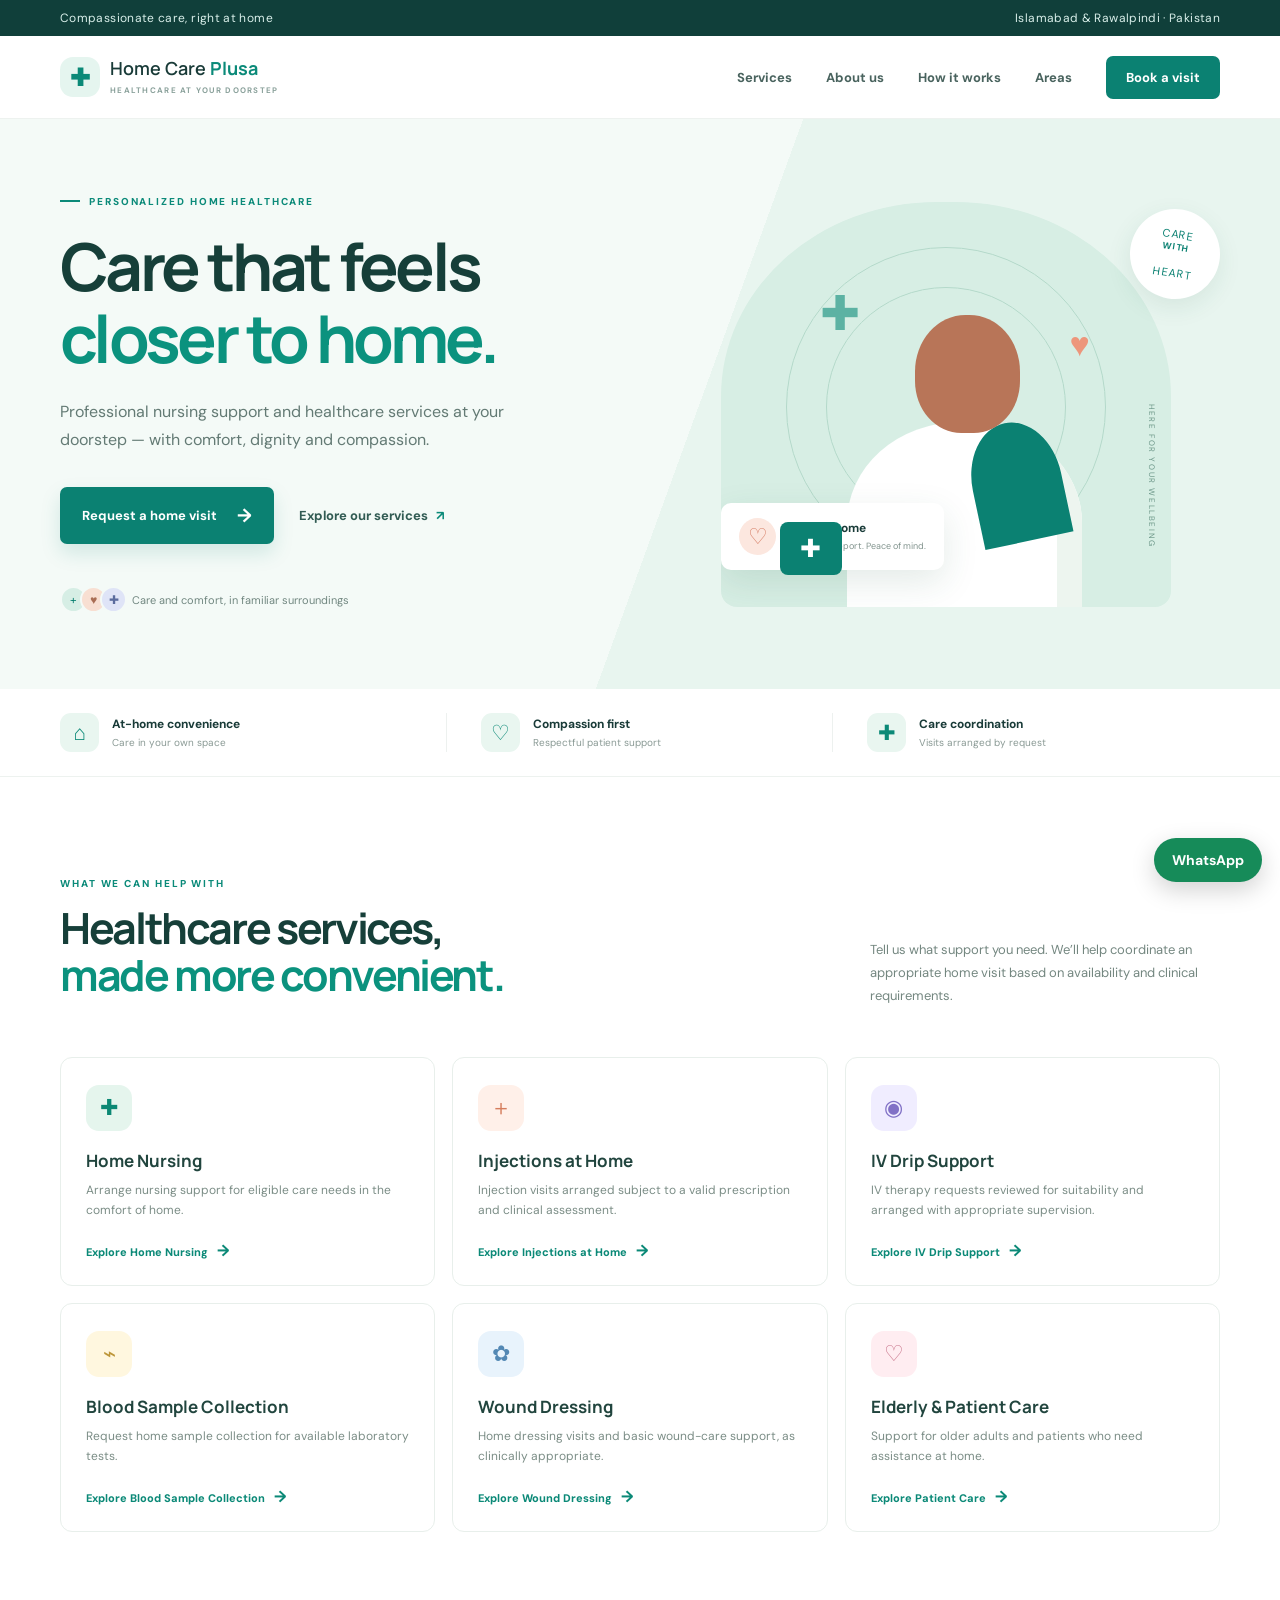
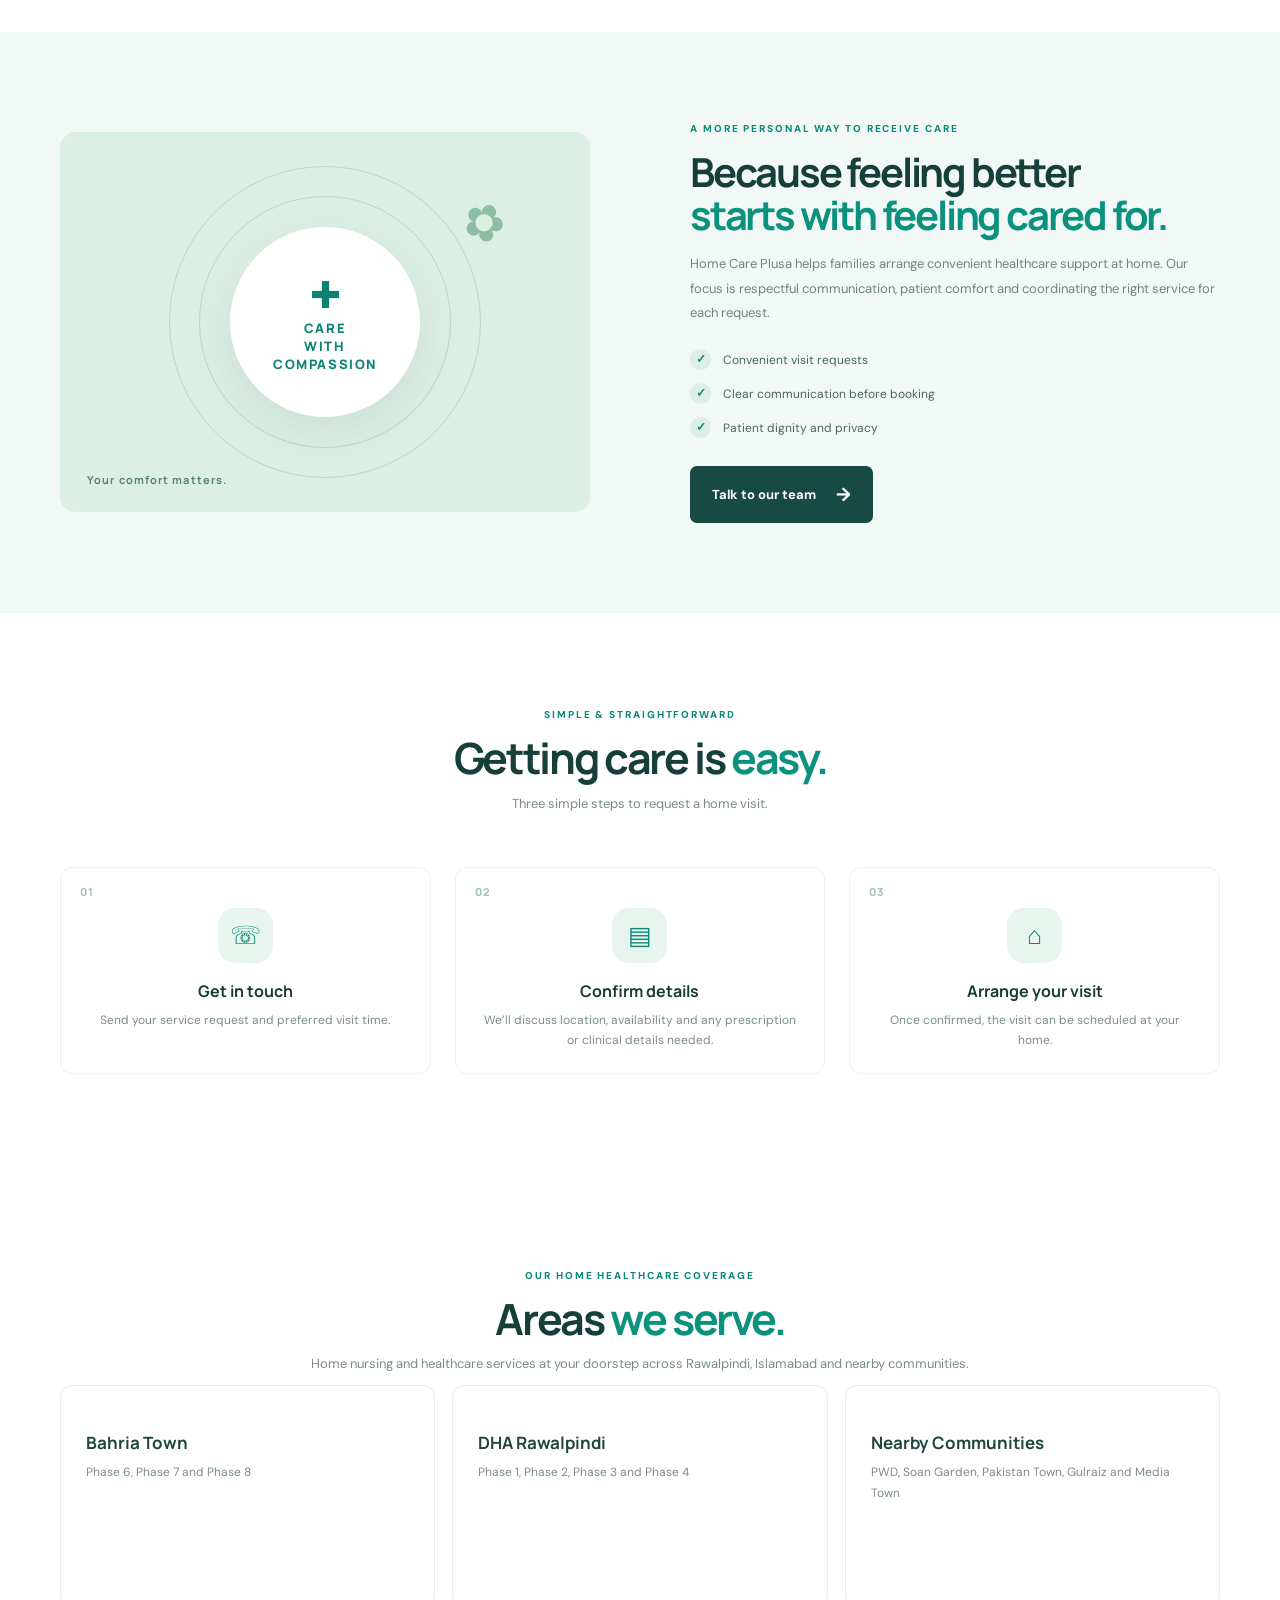
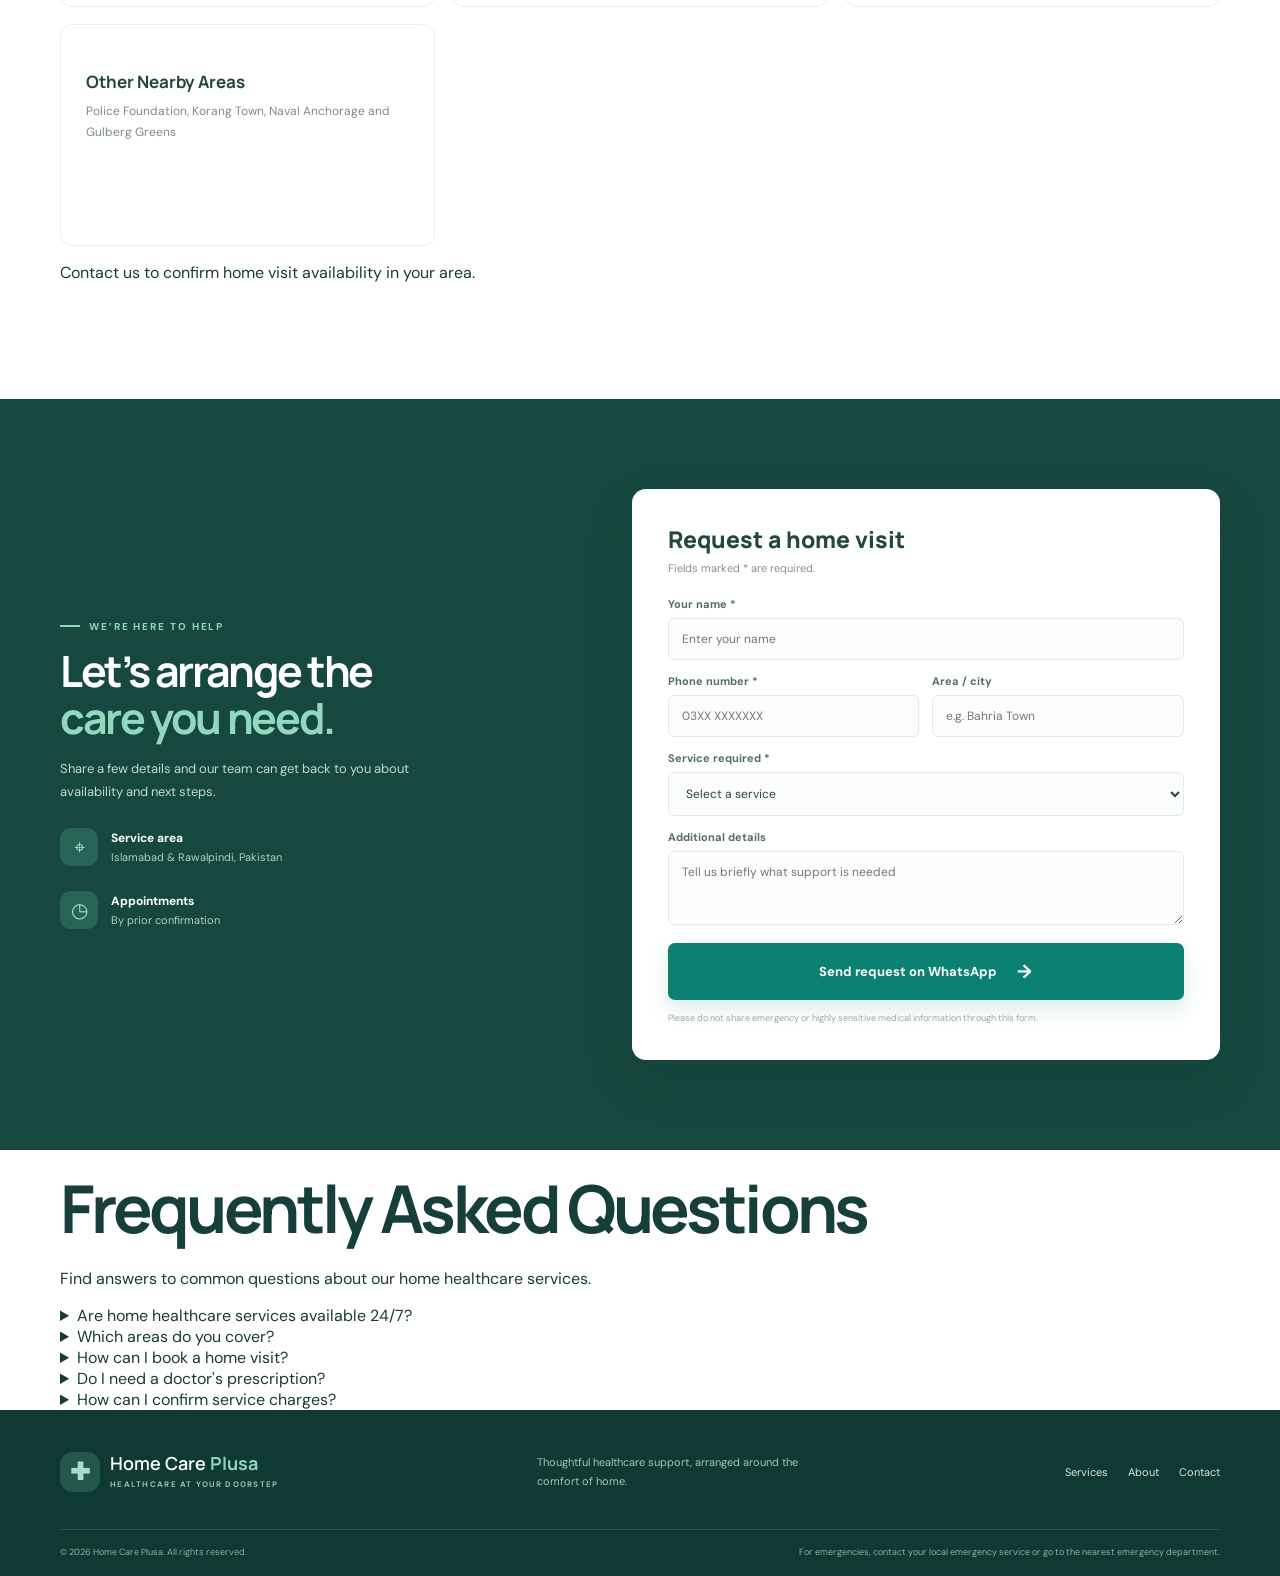
==== commit 5c9df6cb: "Add FAQ section to homepage" ====
--- a/index.html
+++ b/index.html
@@ -109,7 +109,37 @@
     <section class="contact-section" id="contact"><div class="container contact-grid"><div class="contact-copy"><div class="eyebrow">WE’RE HERE TO HELP</div><h2>Let’s arrange the<br><em>care you need.</em></h2><p>Share a few details and our team can get back to you about availability and next steps.</p><div class="contact-detail"><span>⌖</span><div><b>Service area</b><small>Islamabad &amp; Rawalpindi, Pakistan</small></div></div><div class="contact-detail"><span>◷</span><div><b>Appointments</b><small>By prior confirmation</small></div></div></div>
       <form class="booking-form" id="bookingForm"><h3>Request a home visit</h3><p>Fields marked * are required.</p><label>Your name *<input name="name" required placeholder="Enter your name"></label><div class="form-row"><label>Phone number *<input name="phone" required type="tel" placeholder="03XX XXXXXXX"></label><label>Area / city<input name="area" placeholder="e.g. Bahria Town"></label></div><label>Service required *<select name="service" required><option value="">Select a service</option><option>Home Nursing</option><option>Injection at Home</option><option>IV Drip Support</option><option>Blood Sample Collection</option><option>Wound Dressing</option><option>Elderly & Patient Care</option><option>Other</option></select></label><label>Additional details<textarea name="details" rows="3" placeholder="Tell us briefly what support is needed"></textarea></label><button class="btn primary submit-btn" type="submit">Send request on WhatsApp <span>→</span></button><small class="form-note">Please do not share emergency or highly sensitive medical information through this form.</small><div id="formMessage" role="status"></div></form>
     </div></section>
-  </main>
+ <section class="faq-section" id="faq">
+  <div class="container">
+    <h2>Frequently Asked Questions</h2>
+    <p>Find answers to common questions about our home healthcare services.</p>
+
+    <details>
+      <summary>Are home healthcare services available 24/7?</summary>
+      <p>You can contact Home Care Plusa 24/7 to request a home visit. Staff availability will be confirmed before booking.</p>
+    </details>
+
+    <details>
+      <summary>Which areas do you cover?</summary>
+      <p>We currently serve Bahria Town Phases 6, 7 and 8, and DHA Rawalpindi Phases 1 to 4.</p>
+    </details>
+
+    <details>
+      <summary>How can I book a home visit?</summary>
+      <p>You can book by contacting us through WhatsApp or our website booking form.</p>
+    </details>
+
+    <details>
+      <summary>Do I need a doctor's prescription?</summary>
+      <p>Some services, including injections and IV drips, require a doctor's prescription and appropriate clinical assessment.</p>
+    </details>
+
+    <details>
+      <summary>How can I confirm service charges?</summary>
+      <p>Please contact our team on WhatsApp to confirm the service charges and availability before booking.</p>
+    </details>
+  </div>
+</section> </main>
 
   <footer class="footer"><div class="container footer-main"><a class="brand footer-brand" href="#home"><span class="brand-mark">✚</span><span>Home Care <b>Plusa</b><small>HEALTHCARE AT YOUR DOORSTEP</small></span></a><p>Thoughtful healthcare support, arranged around the comfort of home.</p><div class="footer-links"><a href="#services">Services</a><a href="#about">About</a><a href="#contact">Contact</a></div></div><div class="container footer-bottom"><span>© <span id="year"></span> Home Care Plusa. All rights reserved.</span><span>For emergencies, contact your local emergency service or go to the nearest emergency department.</span></div></footer>
   <a class="whatsapp-float" href="https://wa.me/923155627665?text=Assalam-o-Alaikum%2C%20I%20want%20to%20ask%20about%20home%20healthcare%20services." target="_blank" rel="noopener" aria-label="Chat with Home Care Plusa on WhatsApp">WhatsApp</a>
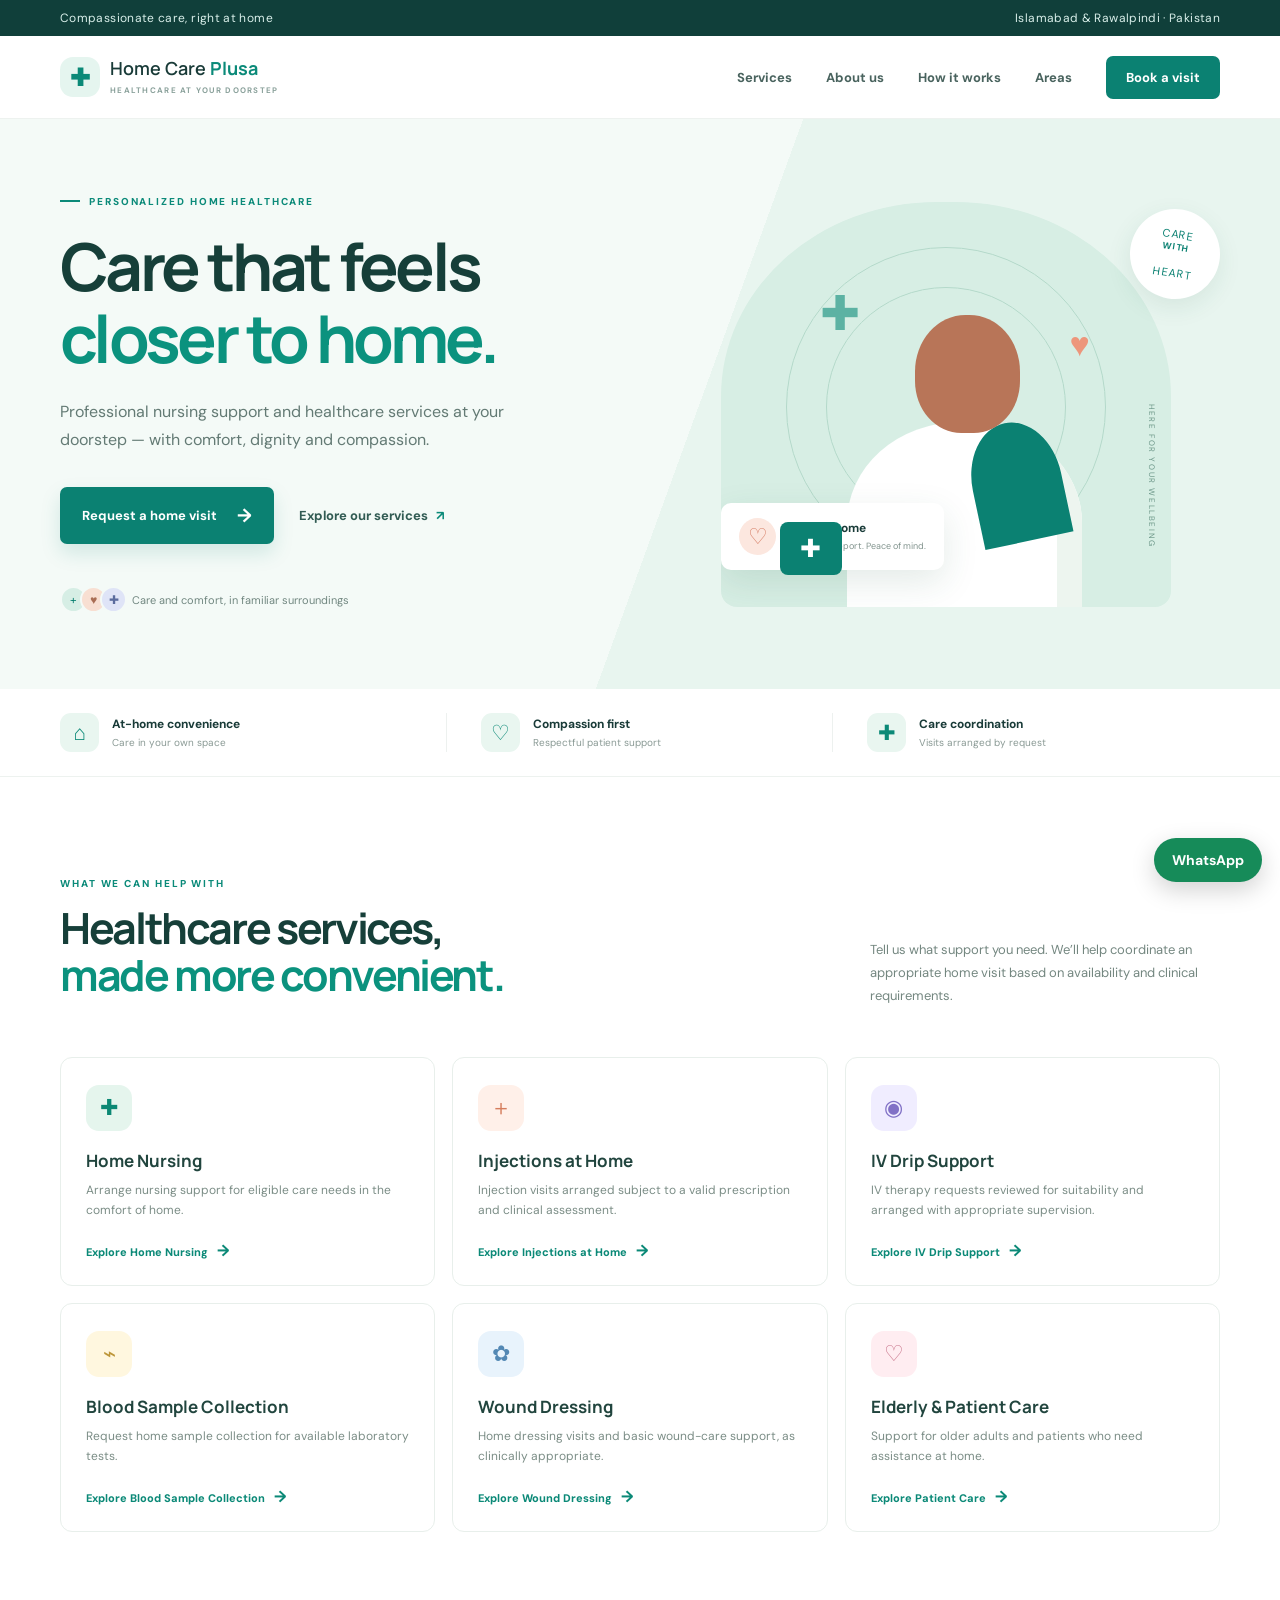
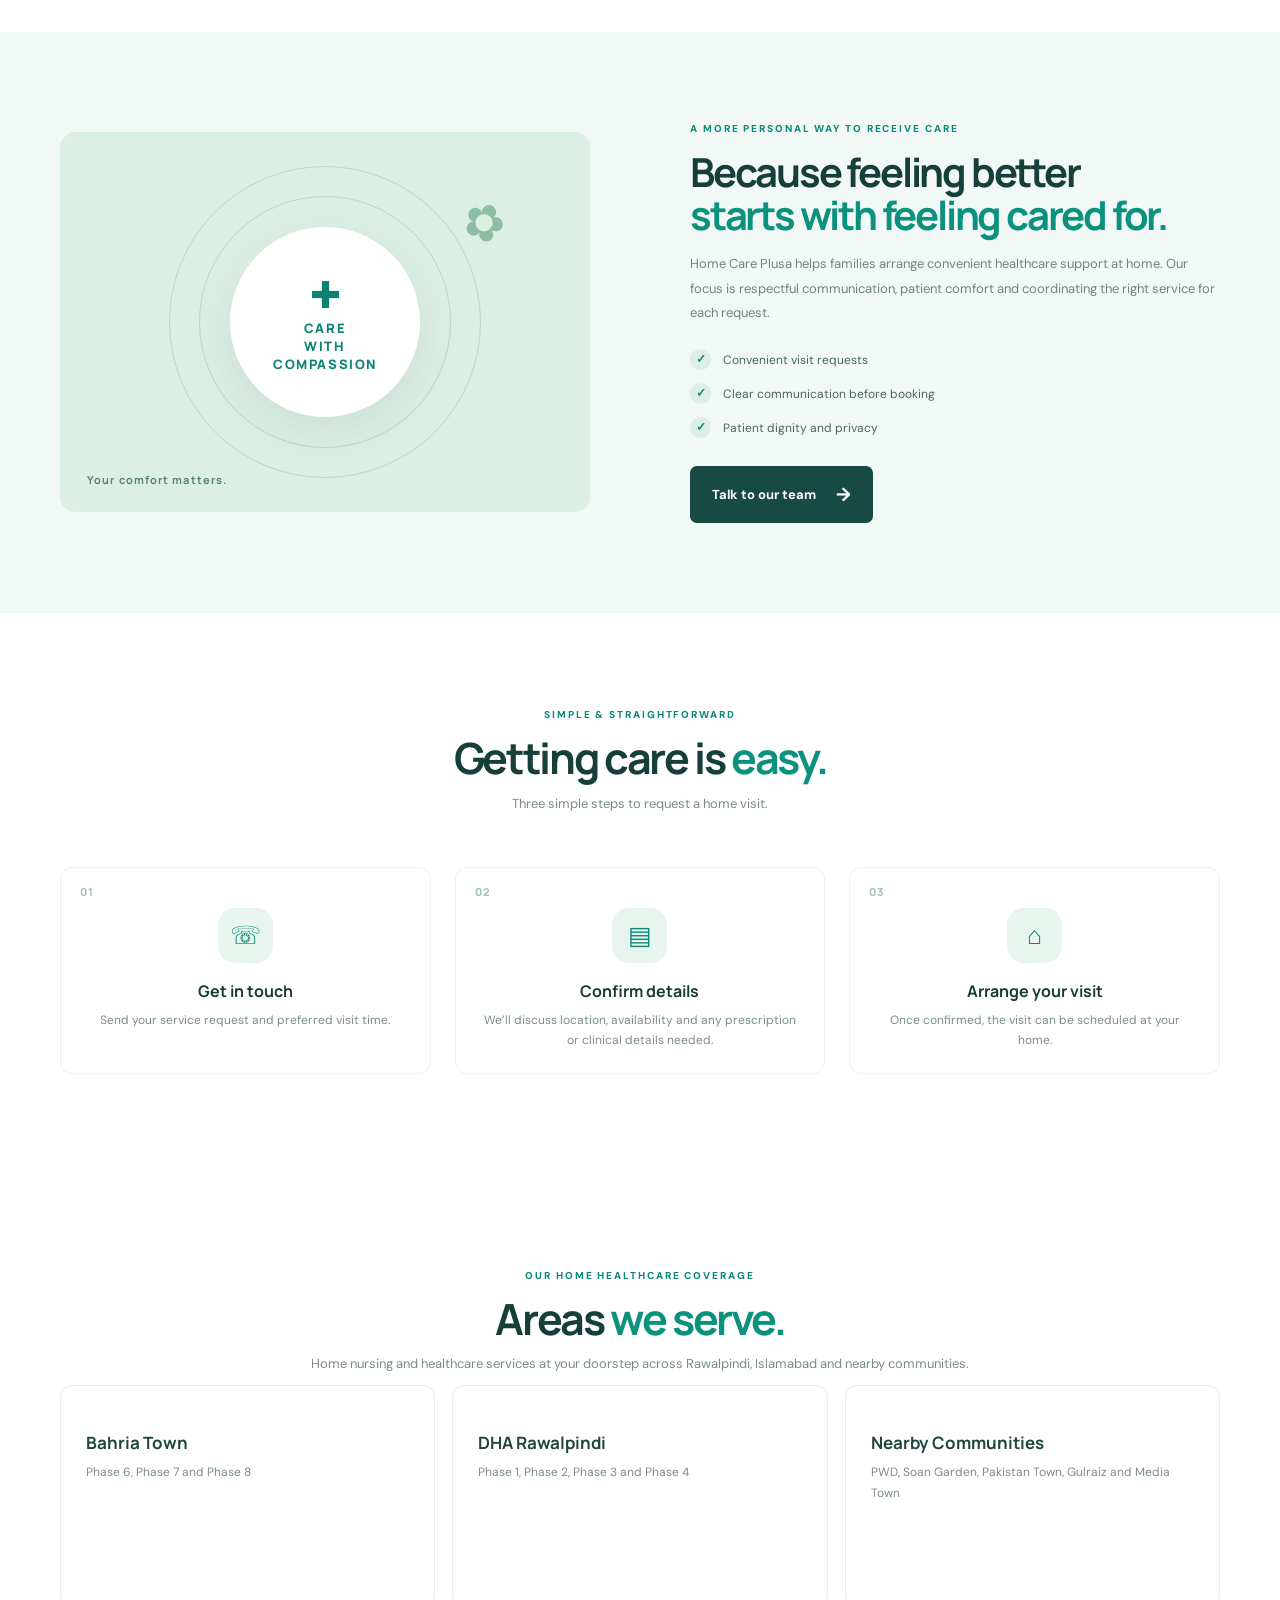
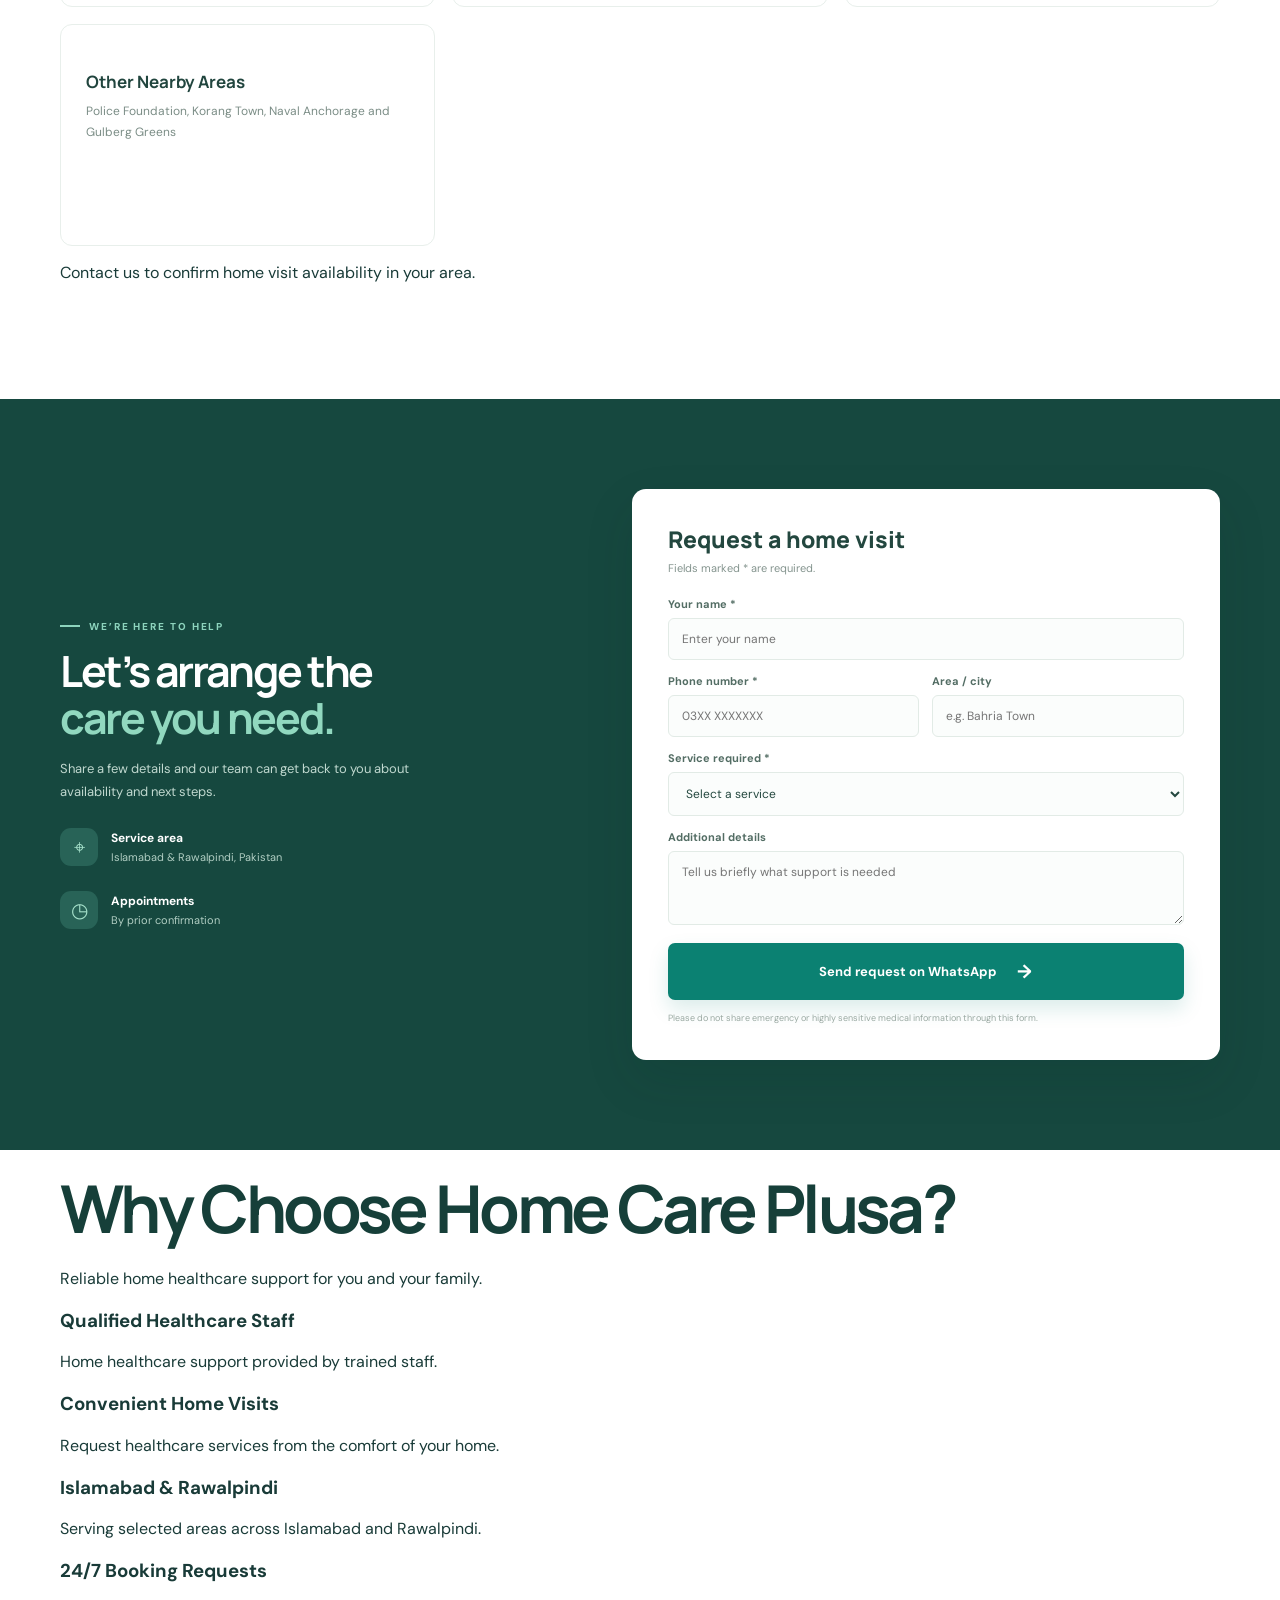
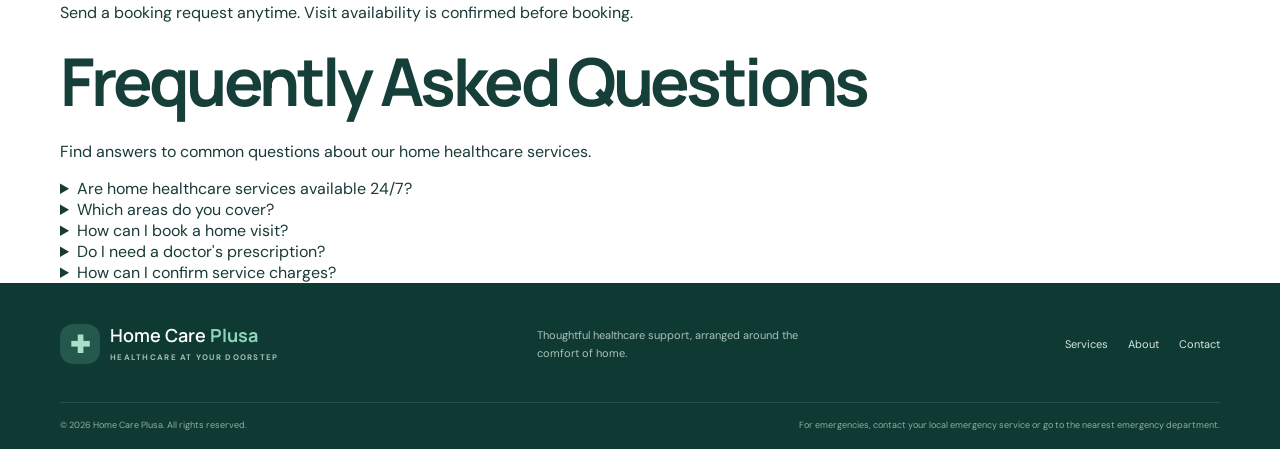
==== commit 7facbd8f: "Add trust section and update FAQ in index.html" ====
--- a/index.html
+++ b/index.html
@@ -109,7 +109,37 @@
     <section class="contact-section" id="contact"><div class="container contact-grid"><div class="contact-copy"><div class="eyebrow">WE’RE HERE TO HELP</div><h2>Let’s arrange the<br><em>care you need.</em></h2><p>Share a few details and our team can get back to you about availability and next steps.</p><div class="contact-detail"><span>⌖</span><div><b>Service area</b><small>Islamabad &amp; Rawalpindi, Pakistan</small></div></div><div class="contact-detail"><span>◷</span><div><b>Appointments</b><small>By prior confirmation</small></div></div></div>
       <form class="booking-form" id="bookingForm"><h3>Request a home visit</h3><p>Fields marked * are required.</p><label>Your name *<input name="name" required placeholder="Enter your name"></label><div class="form-row"><label>Phone number *<input name="phone" required type="tel" placeholder="03XX XXXXXXX"></label><label>Area / city<input name="area" placeholder="e.g. Bahria Town"></label></div><label>Service required *<select name="service" required><option value="">Select a service</option><option>Home Nursing</option><option>Injection at Home</option><option>IV Drip Support</option><option>Blood Sample Collection</option><option>Wound Dressing</option><option>Elderly & Patient Care</option><option>Other</option></select></label><label>Additional details<textarea name="details" rows="3" placeholder="Tell us briefly what support is needed"></textarea></label><button class="btn primary submit-btn" type="submit">Send request on WhatsApp <span>→</span></button><small class="form-note">Please do not share emergency or highly sensitive medical information through this form.</small><div id="formMessage" role="status"></div></form>
     </div></section>
- <section class="faq-section" id="faq">
+ 
+<section class="trust-section">
+  <div class="container">
+    <h2>Why Choose Home Care Plusa?</h2>
+    <p>Reliable home healthcare support for you and your family.</p>
+
+    <div class="trust-grid">
+      <div class="trust-item">
+        <h3>Qualified Healthcare Staff</h3>
+        <p>Home healthcare support provided by trained staff.</p>
+      </div>
+
+      <div class="trust-item">
+        <h3>Convenient Home Visits</h3>
+        <p>Request healthcare services from the comfort of your home.</p>
+      </div>
+
+      <div class="trust-item">
+        <h3>Islamabad &amp; Rawalpindi</h3>
+        <p>Serving selected areas across Islamabad and Rawalpindi.</p>
+      </div>
+
+      <div class="trust-item">
+        <h3>24/7 Booking Requests</h3>
+        <p>Send a booking request anytime. Visit availability is confirmed before booking.</p>
+      </div>
+    </div>
+  </div>
+</section>
+
+<section class="faq-section" id="faq">
   <div class="container">
     <h2>Frequently Asked Questions</h2>
     <p>Find answers to common questions about our home healthcare services.</p>
@@ -139,7 +169,8 @@
       <p>Please contact our team on WhatsApp to confirm the service charges and availability before booking.</p>
     </details>
   </div>
-</section> </main>
+</section>
+</main>
 
   <footer class="footer"><div class="container footer-main"><a class="brand footer-brand" href="#home"><span class="brand-mark">✚</span><span>Home Care <b>Plusa</b><small>HEALTHCARE AT YOUR DOORSTEP</small></span></a><p>Thoughtful healthcare support, arranged around the comfort of home.</p><div class="footer-links"><a href="#services">Services</a><a href="#about">About</a><a href="#contact">Contact</a></div></div><div class="container footer-bottom"><span>© <span id="year"></span> Home Care Plusa. All rights reserved.</span><span>For emergencies, contact your local emergency service or go to the nearest emergency department.</span></div></footer>
   <a class="whatsapp-float" href="https://wa.me/923155627665?text=Assalam-o-Alaikum%2C%20I%20want%20to%20ask%20about%20home%20healthcare%20services." target="_blank" rel="noopener" aria-label="Chat with Home Care Plusa on WhatsApp">WhatsApp</a>
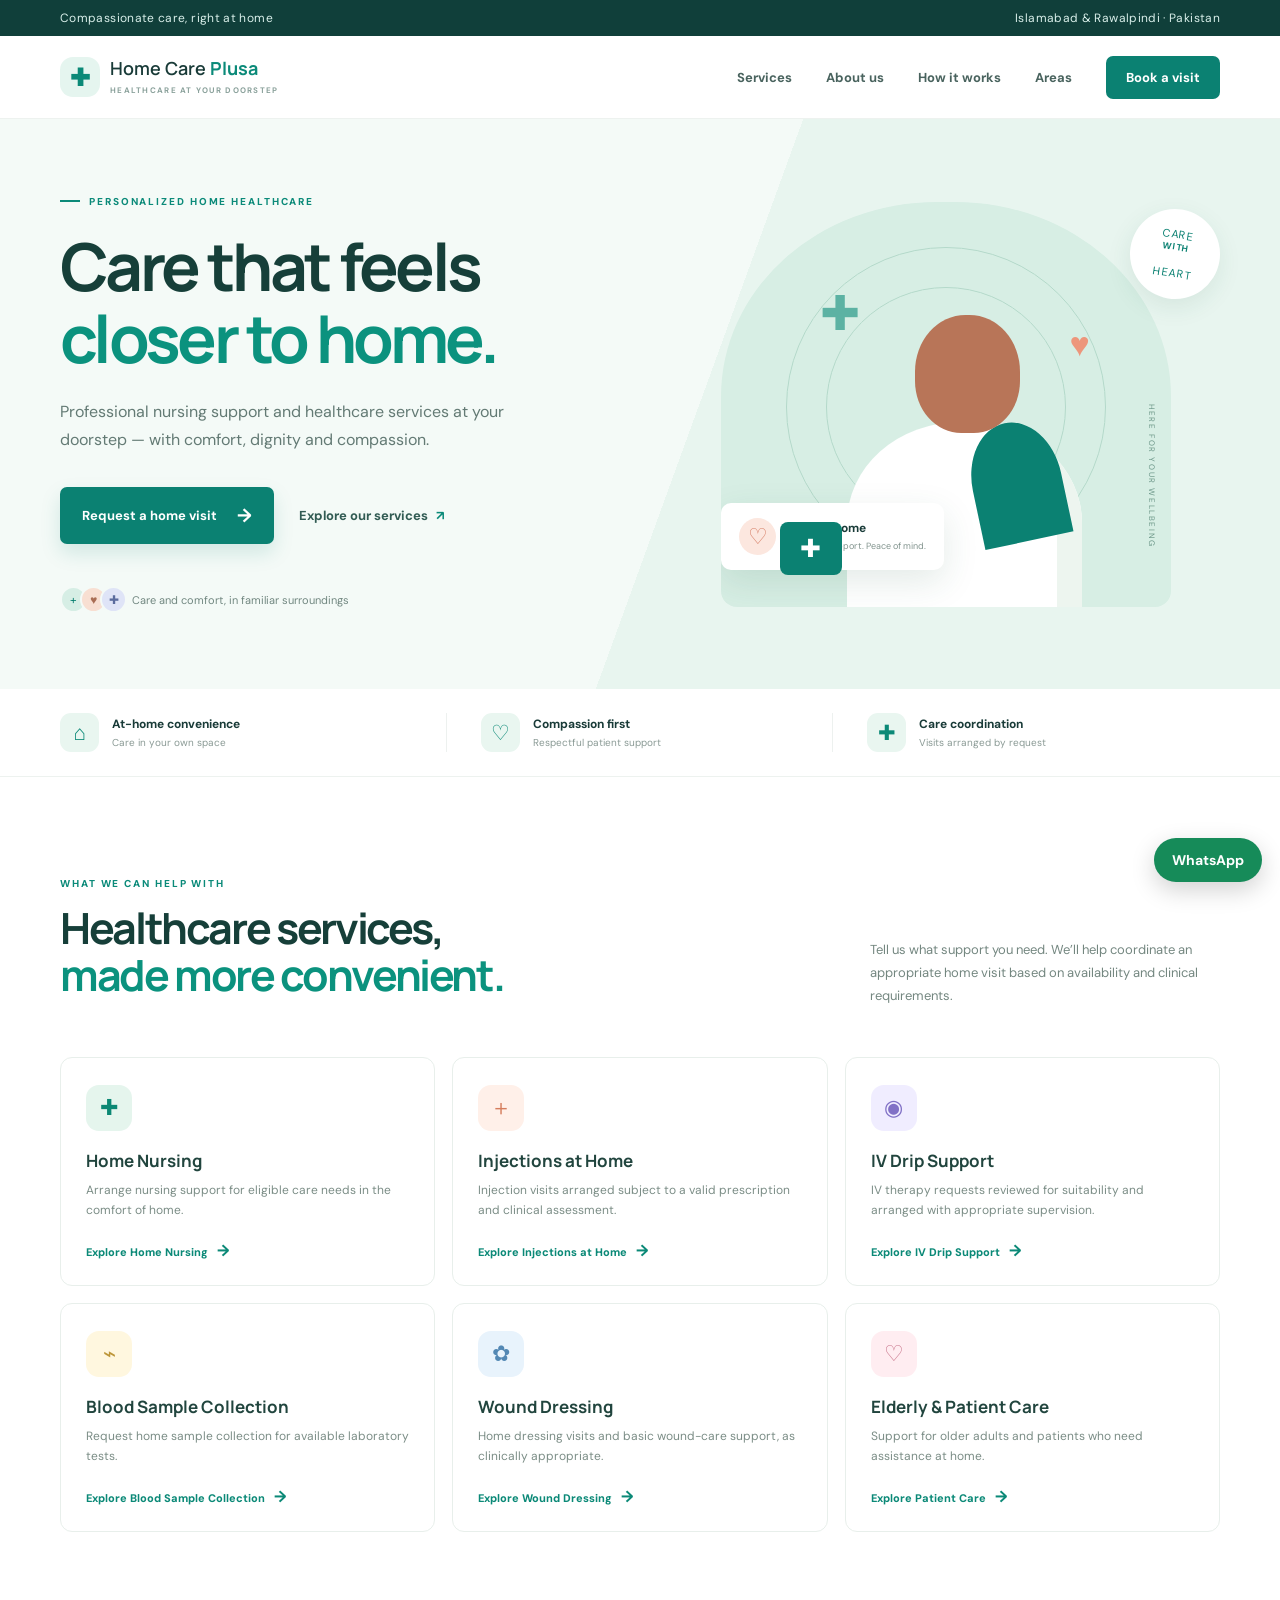
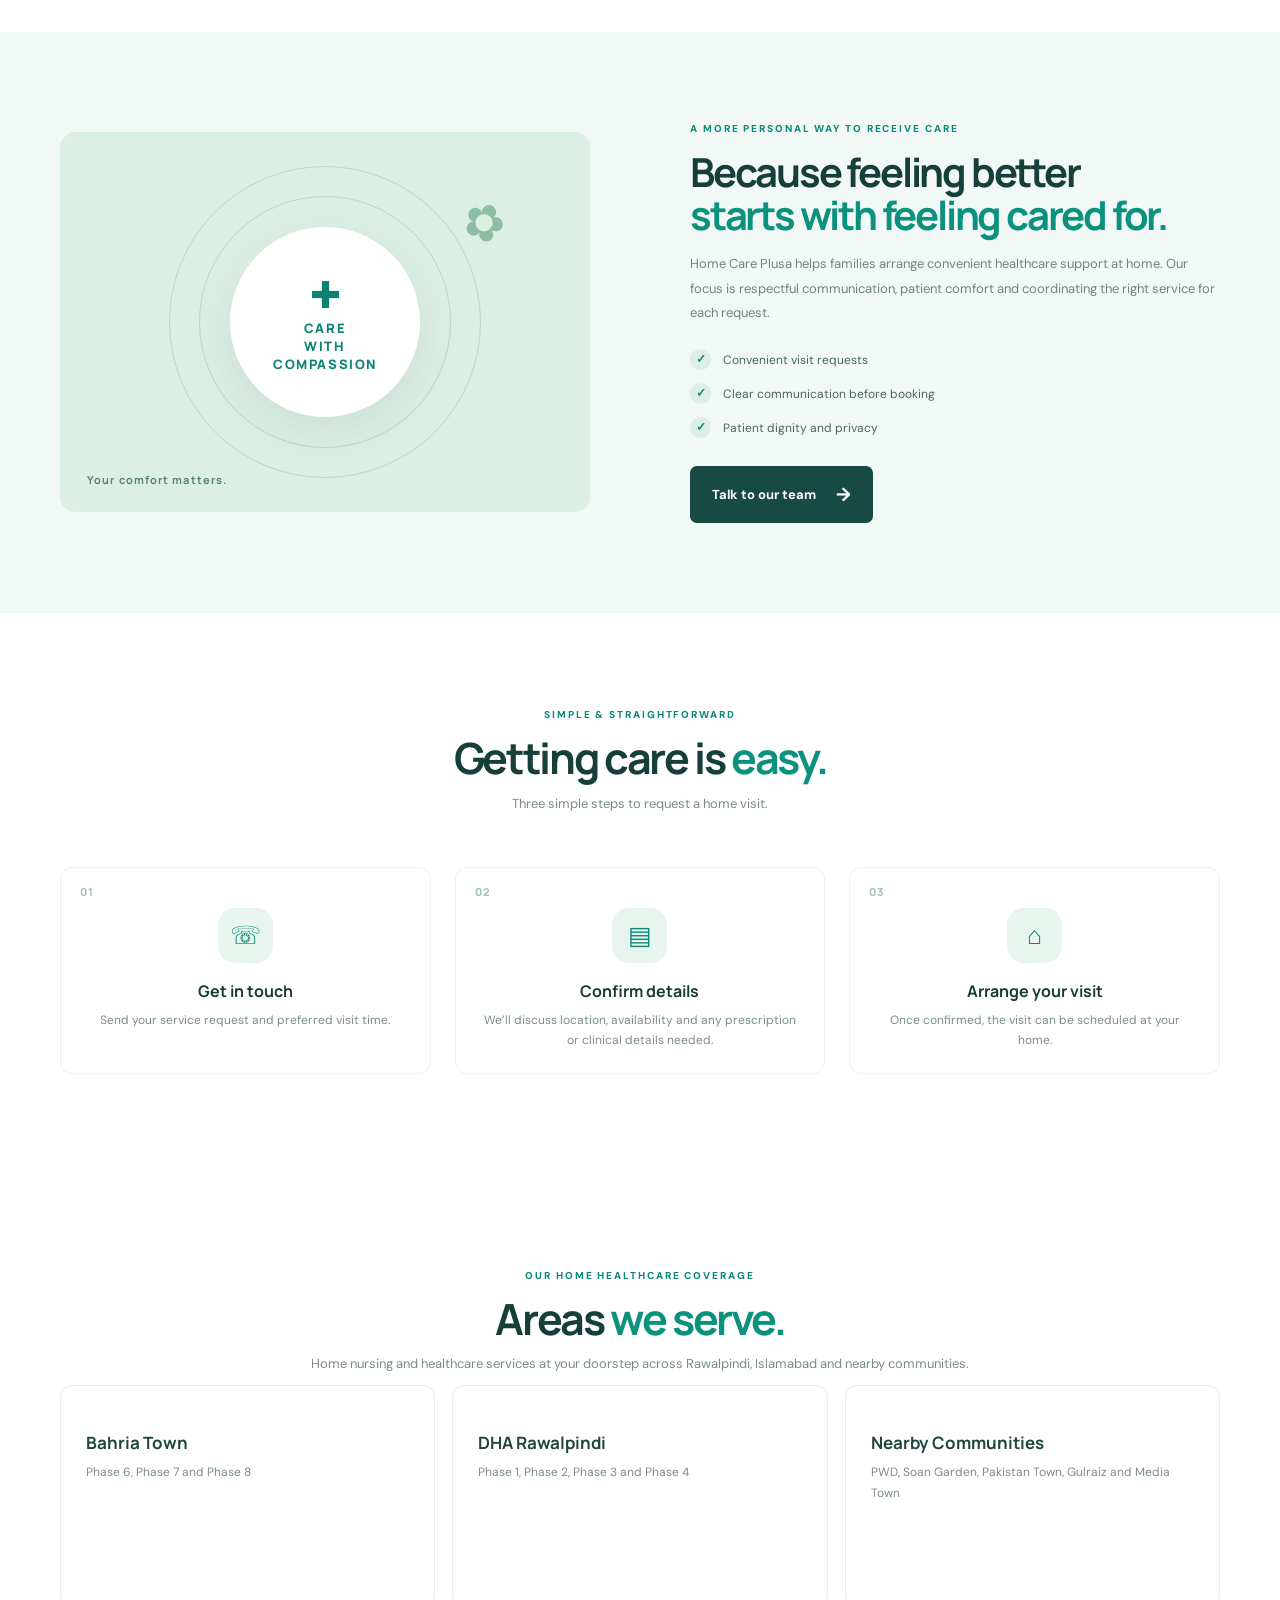
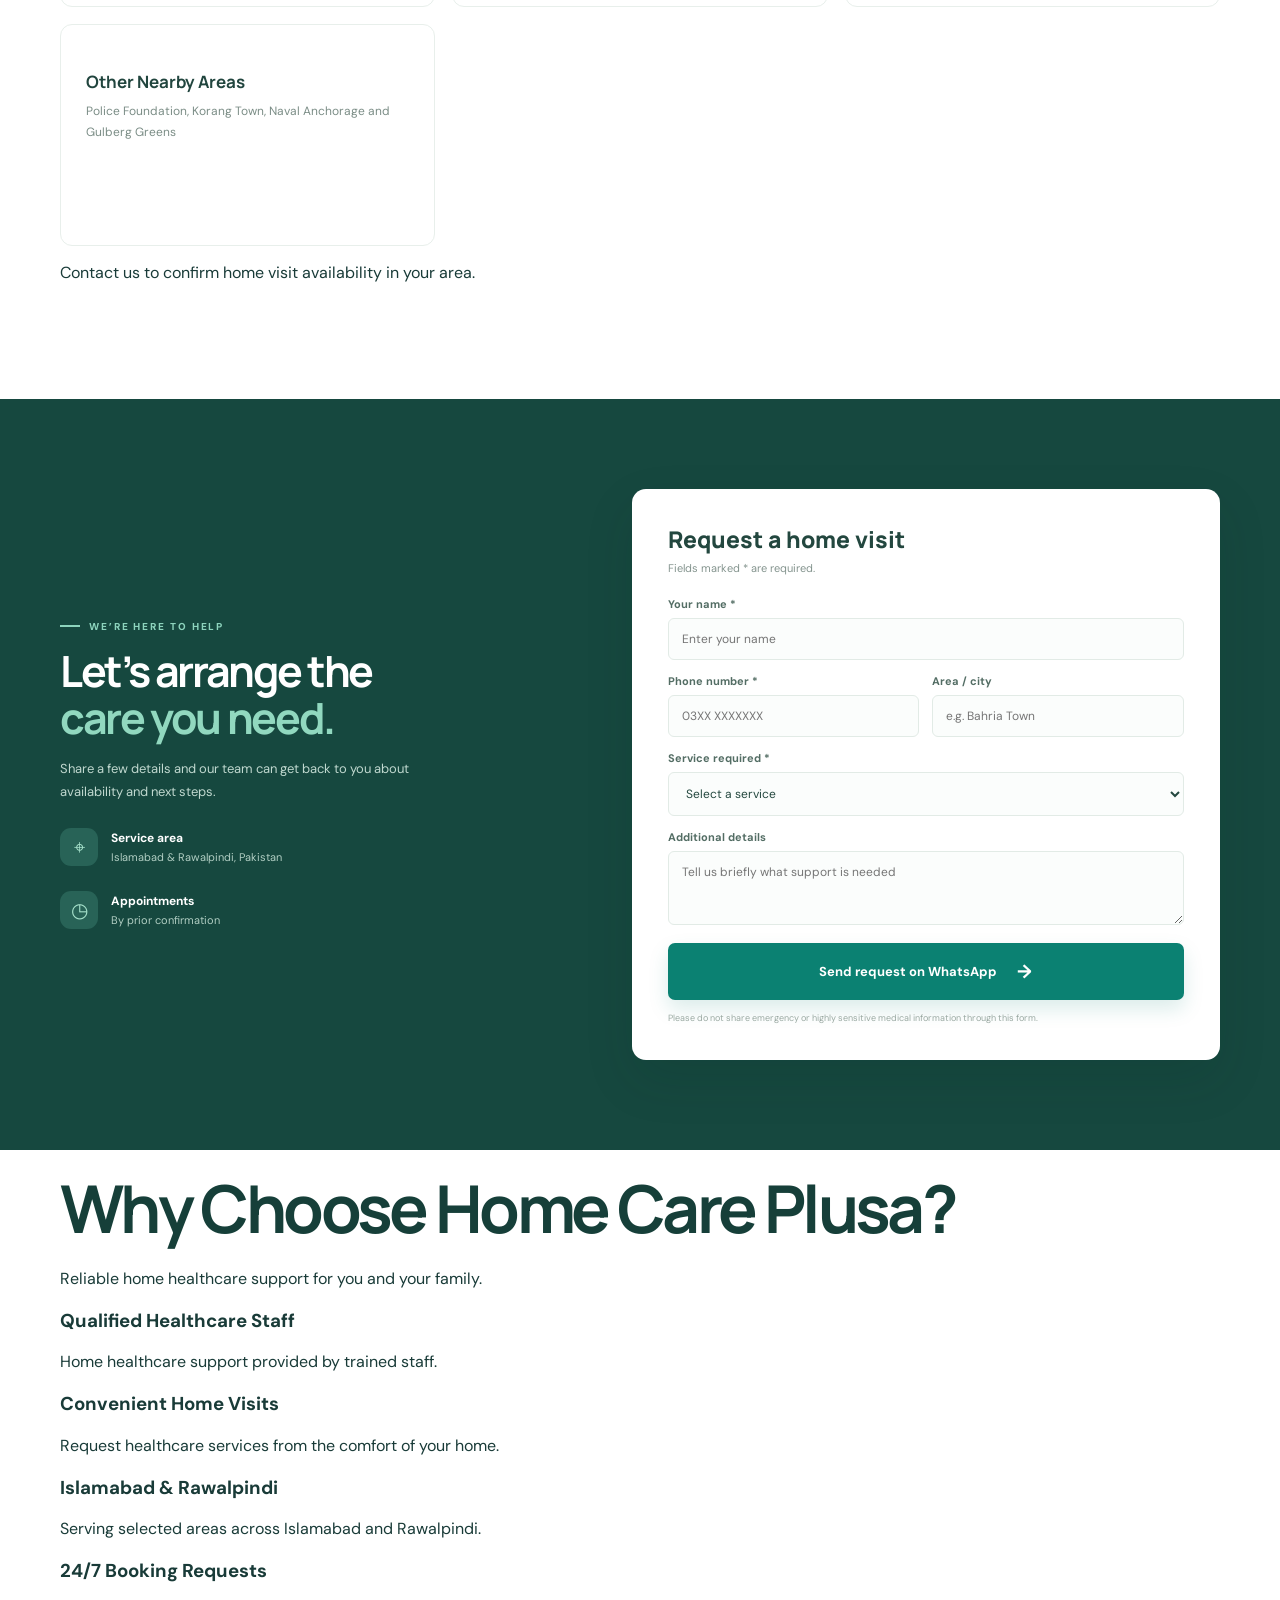
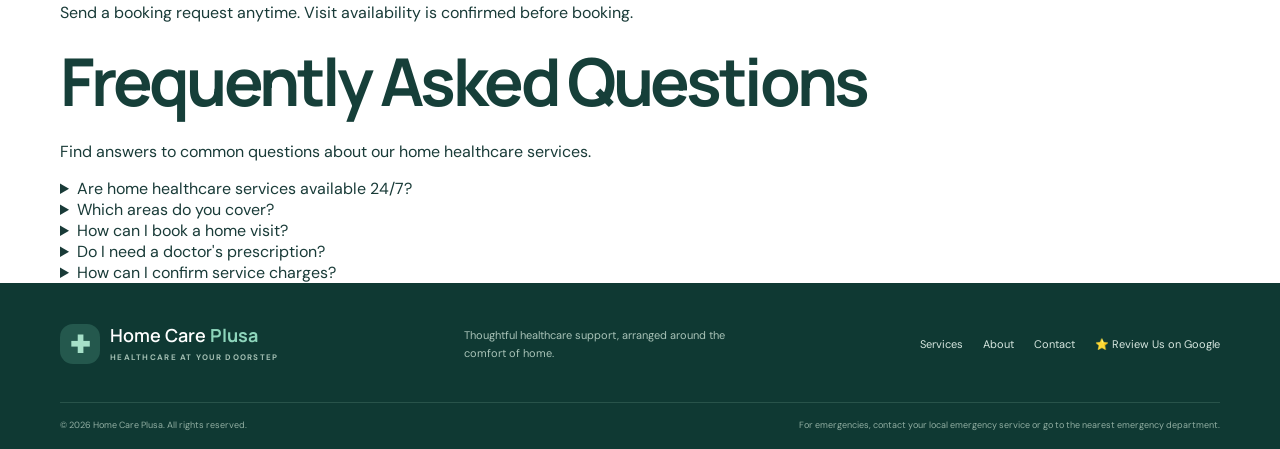
==== commit d9ded1e0: "Update footer to include Google review link Added a link to Google reviews in the footer." ====
--- a/index.html
+++ b/index.html
@@ -172,8 +172,62 @@
 </section>
 </main>
 
-  <footer class="footer"><div class="container footer-main"><a class="brand footer-brand" href="#home"><span class="brand-mark">✚</span><span>Home Care <b>Plusa</b><small>HEALTHCARE AT YOUR DOORSTEP</small></span></a><p>Thoughtful healthcare support, arranged around the comfort of home.</p><div class="footer-links"><a href="#services">Services</a><a href="#about">About</a><a href="#contact">Contact</a></div></div><div class="container footer-bottom"><span>© <span id="year"></span> Home Care Plusa. All rights reserved.</span><span>For emergencies, contact your local emergency service or go to the nearest emergency department.</span></div></footer>
+  <footer class="footer"><div class="container footer-main"><a class="brand footer-brand" href="#home"><span class="brand-mark">✚</span><span>Home Care <b>Plusa</b><small>HEALTHCARE AT YOUR DOORSTEP</small></span></a><p>Thoughtful healthcare support, arranged around the comfort of home.</p><div class="footer-links">
+  <a href="#services">Services</a>
+  <a href="#about">About</a>
+  <a href="#contact">Contact</a>
+  <a href="https://g.page/r/CQHYaS792bNyEBI/review" target="_blank" rel="noopener" class="google-review-link">⭐ Review Us on Google</a>
+</div></div><div class="container footer-bottom"><span>© <span id="year"></span> Home Care Plusa. All rights reserved.</span><span>For emergencies, contact your local emergency service or go to the nearest emergency department.</span></div></footer>
   <a class="whatsapp-float" href="https://wa.me/923155627665?text=Assalam-o-Alaikum%2C%20I%20want%20to%20ask%20about%20home%20healthcare%20services." target="_blank" rel="noopener" aria-label="Chat with Home Care Plusa on WhatsApp">WhatsApp</a>
-  <script src="script.js"></script>
+ 
+<script type="application/ld+json">
+{
+  "@context": "https://schema.org",
+  "@type": "FAQPage",
+  "mainEntity": [
+    {
+      "@type": "Question",
+      "name": "Are home healthcare services available 24/7?",
+      "acceptedAnswer": {
+        "@type": "Answer",
+        "text": "You can contact Home Care Plusa 24/7 to request a home visit. Staff availability will be confirmed before booking."
+      }
+    },
+    {
+      "@type": "Question",
+      "name": "Which areas do you cover?",
+      "acceptedAnswer": {
+        "@type": "Answer",
+        "text": "We currently serve Bahria Town Phases 6, 7 and 8, and DHA Rawalpindi Phases 1 to 4."
+      }
+    },
+    {
+      "@type": "Question",
+      "name": "How can I book a home visit?",
+      "acceptedAnswer": {
+        "@type": "Answer",
+        "text": "You can book by contacting us through WhatsApp or our website booking form."
+      }
+    },
+    {
+      "@type": "Question",
+      "name": "Do I need a doctor's prescription?",
+      "acceptedAnswer": {
+        "@type": "Answer",
+        "text": "Some services, including injections and IV drips, require a doctor's prescription and appropriate clinical assessment."
+      }
+    },
+    {
+      "@type": "Question",
+      "name": "How can I confirm service charges?",
+      "acceptedAnswer": {
+        "@type": "Answer",
+        "text": "Please contact our team on WhatsApp to confirm the service charges and availability before booking."
+      }
+    }
+  ]
+}
+</script>
+ <script src="script.js"></script>
 </body>
 </html>
--- a/style.css
+++ b/style.css
@@ -21,4 +21,4 @@
   text-decoration: none;
   box-shadow: 0 8px 24px rgba(0,0,0,.18);
 }
-.whatsapp-float:hover { filter: brightness(.95); }
+.whatsapp-float:hover { filter: brightness(.95); 
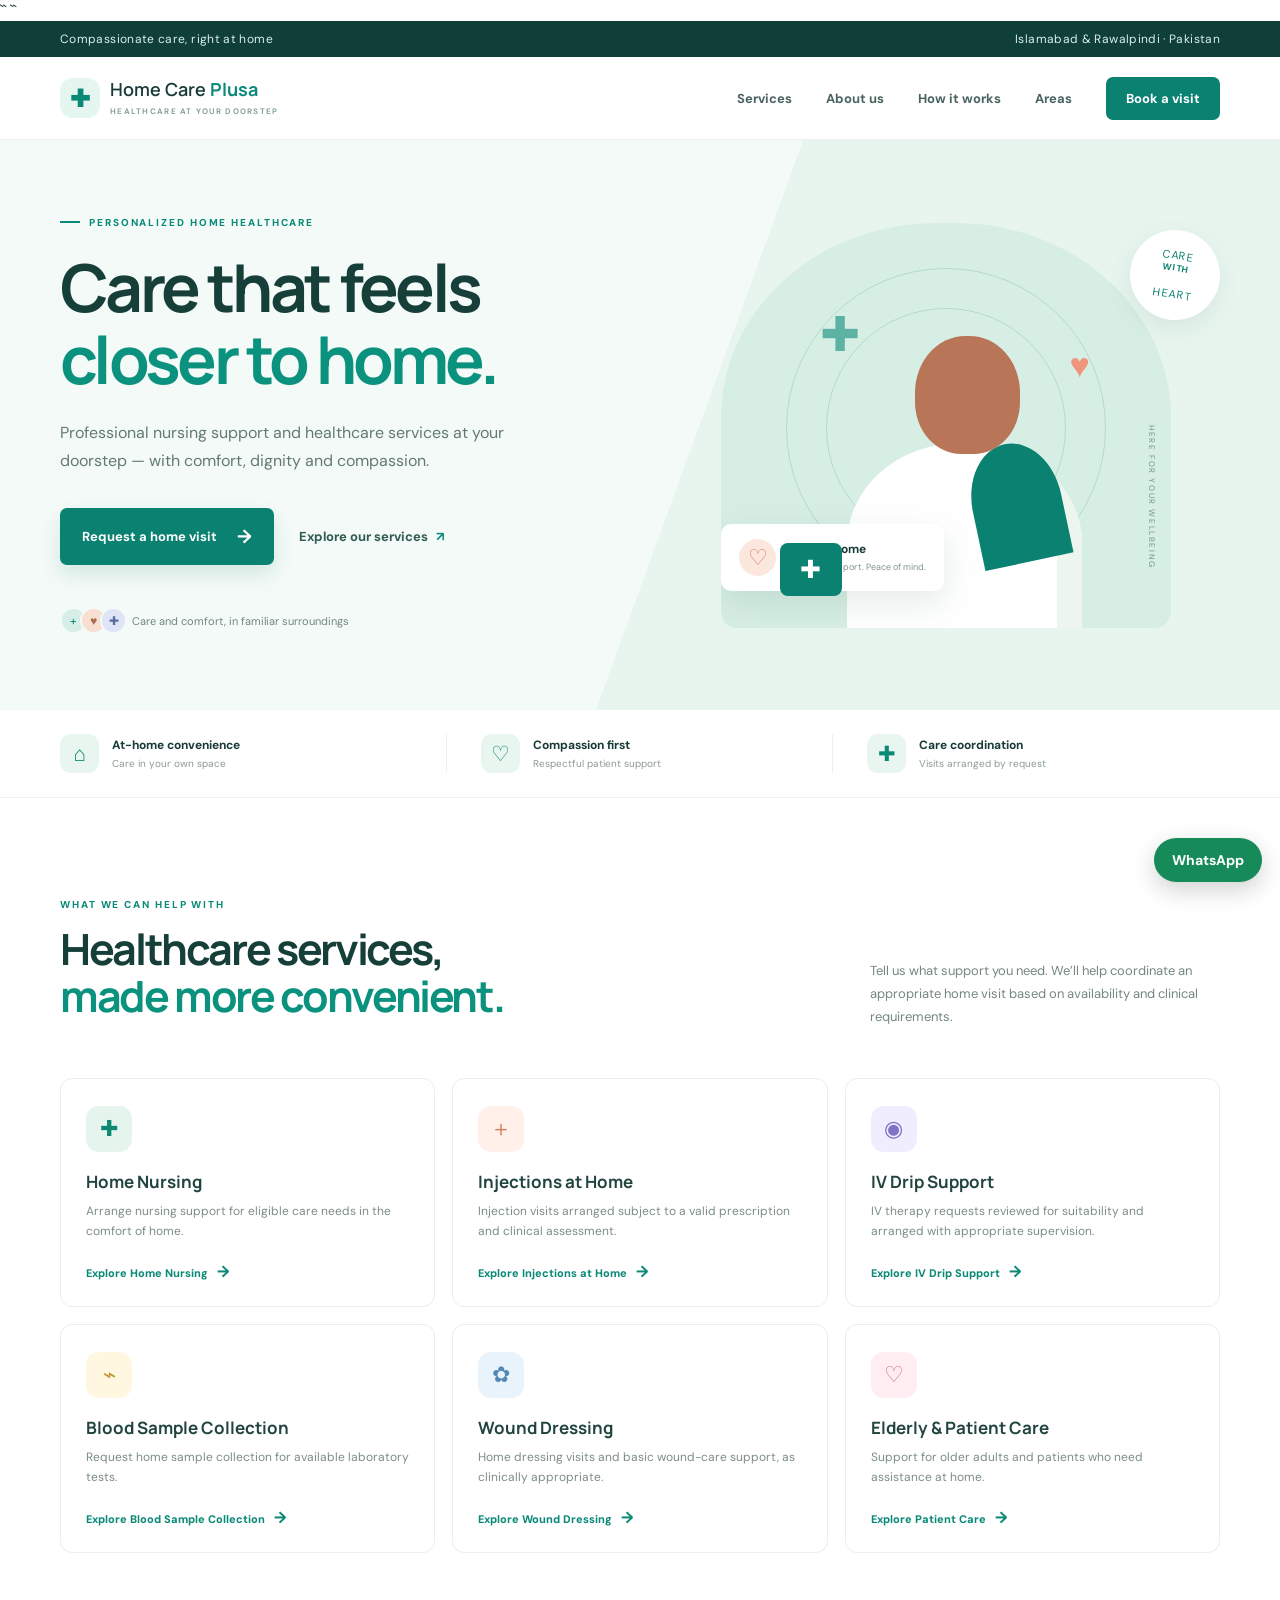
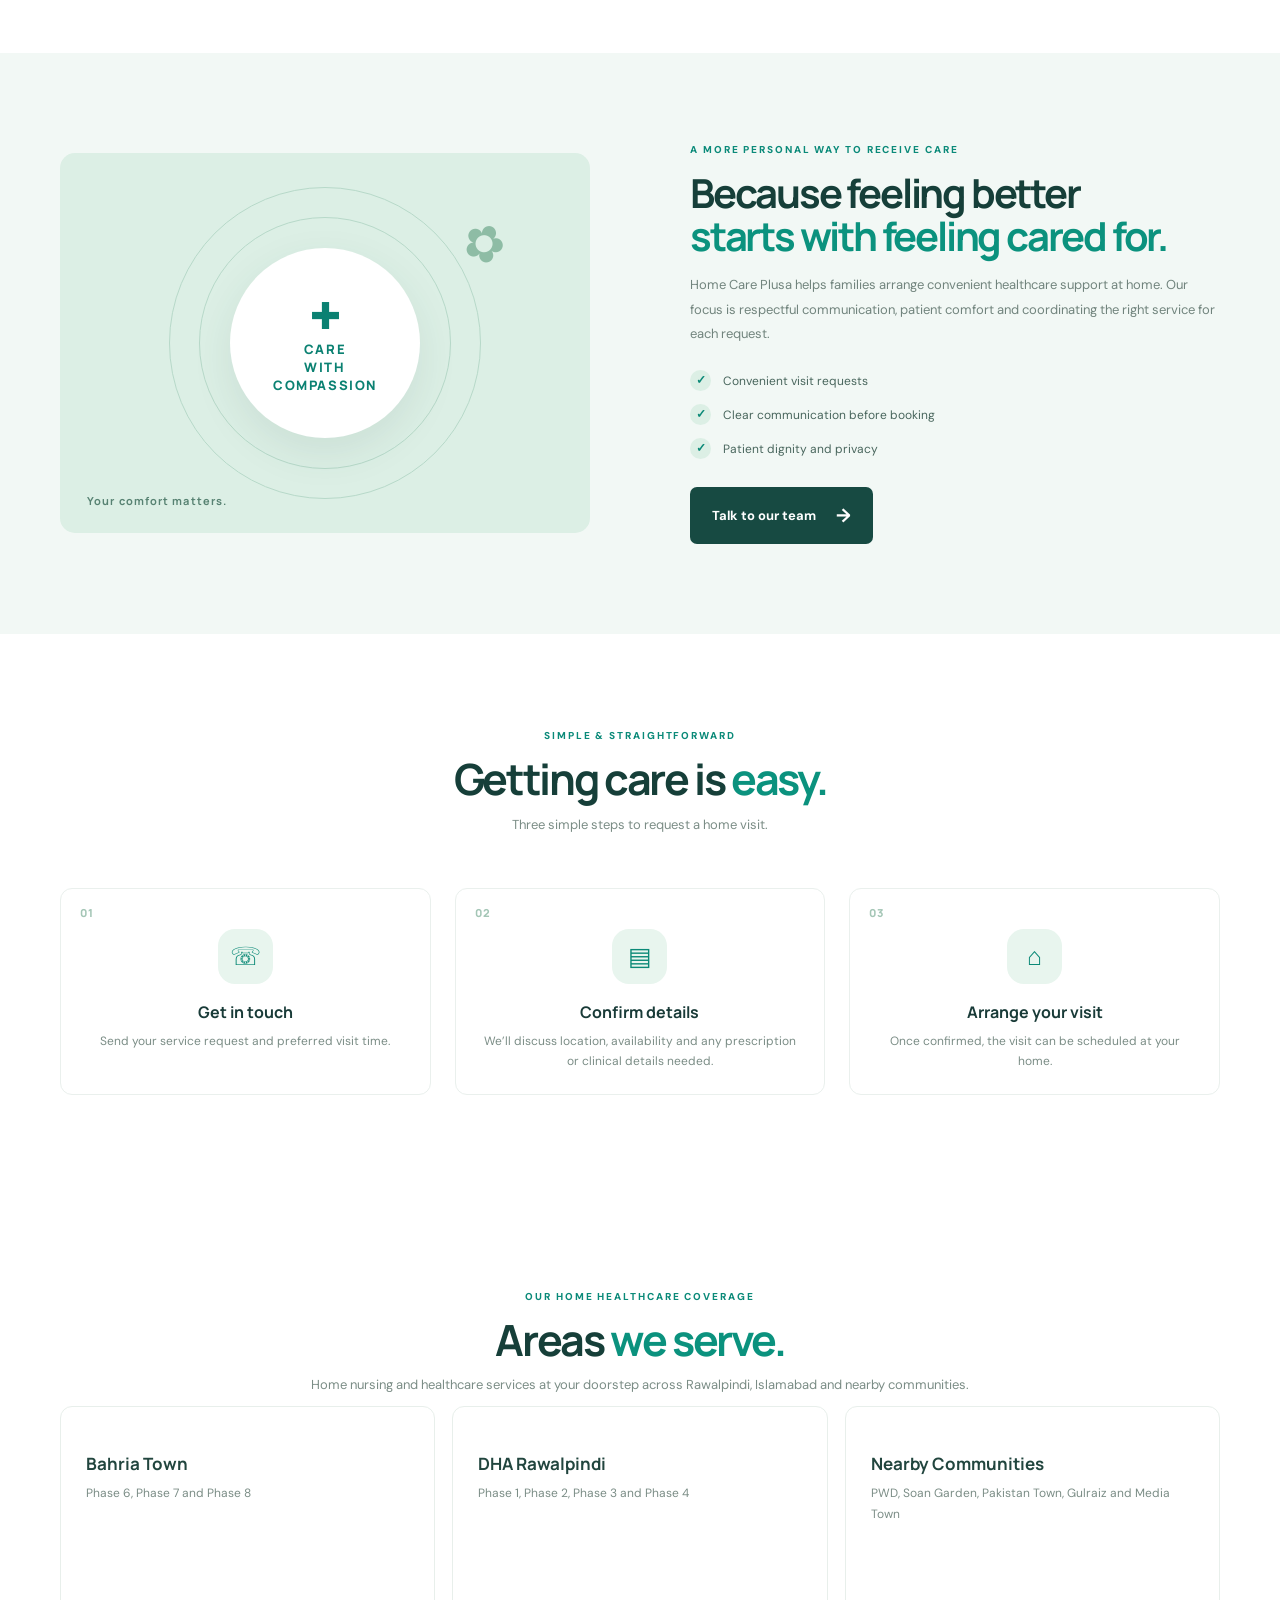
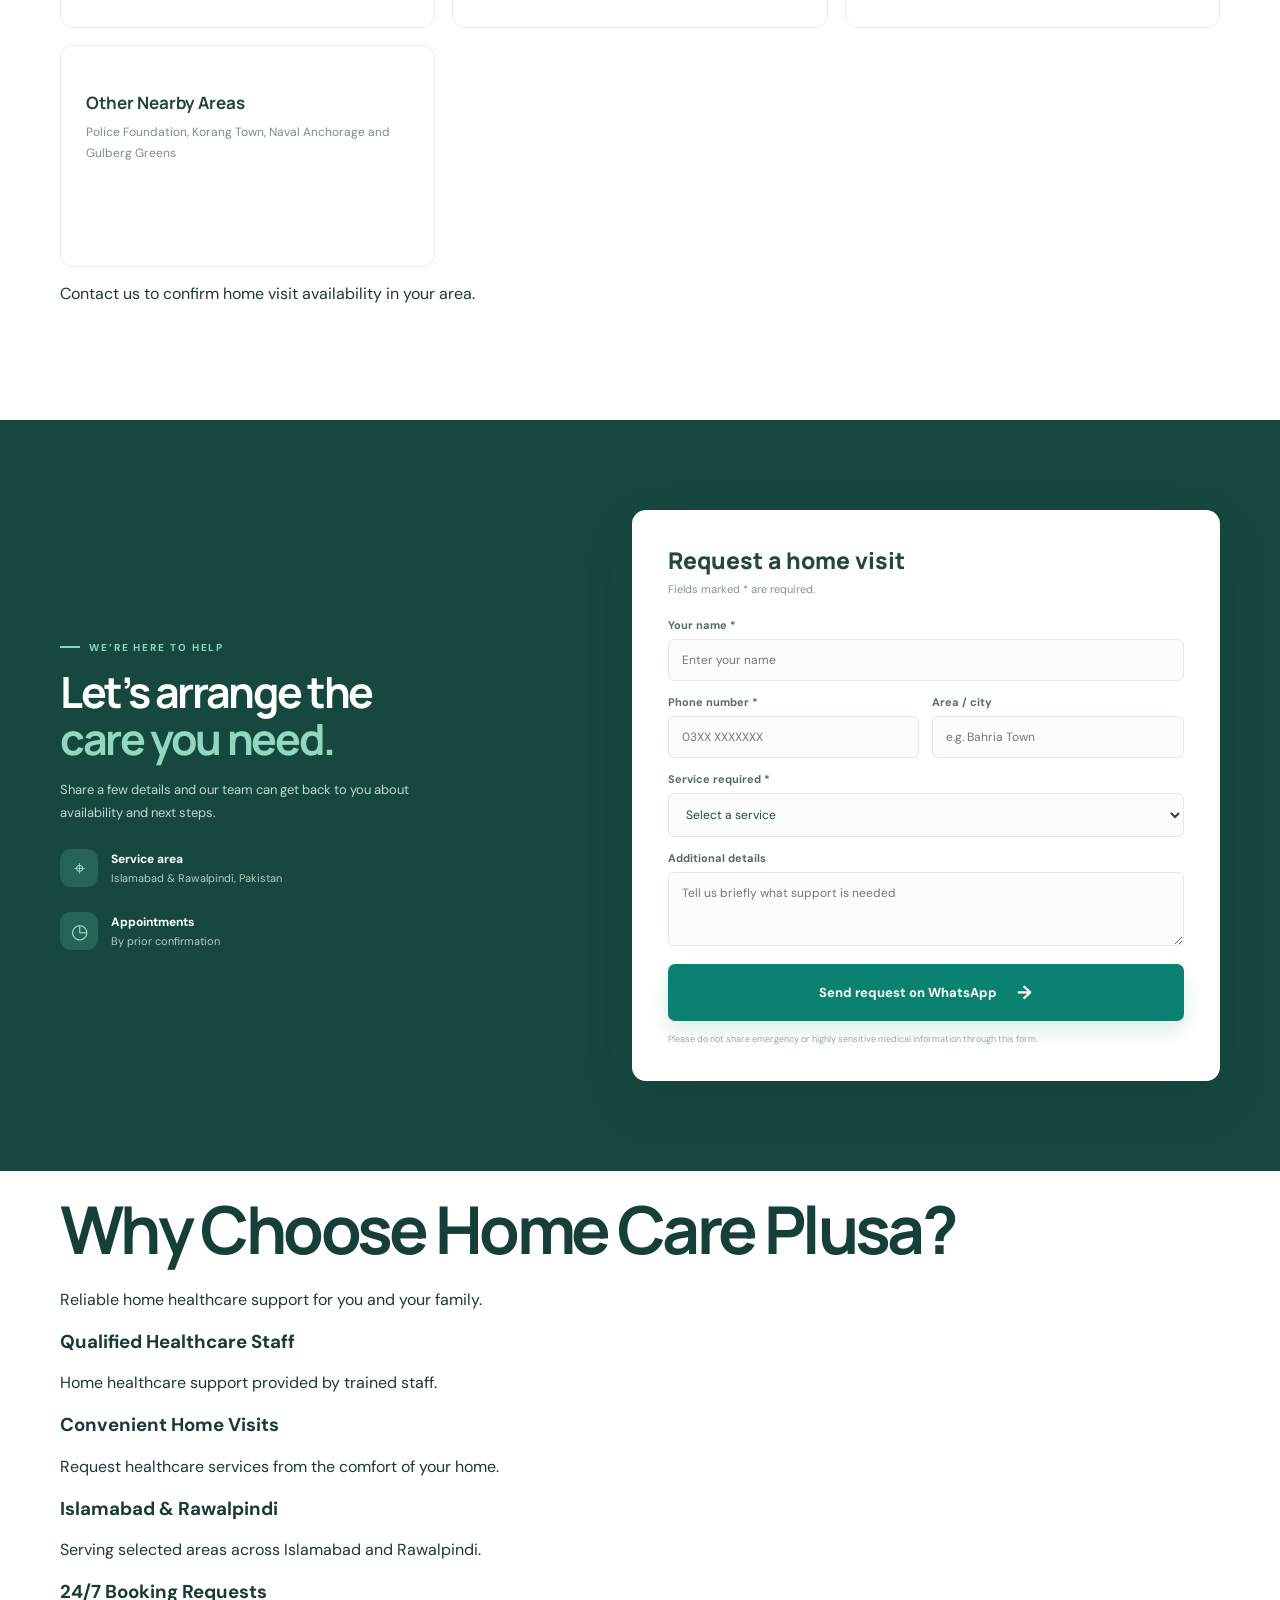
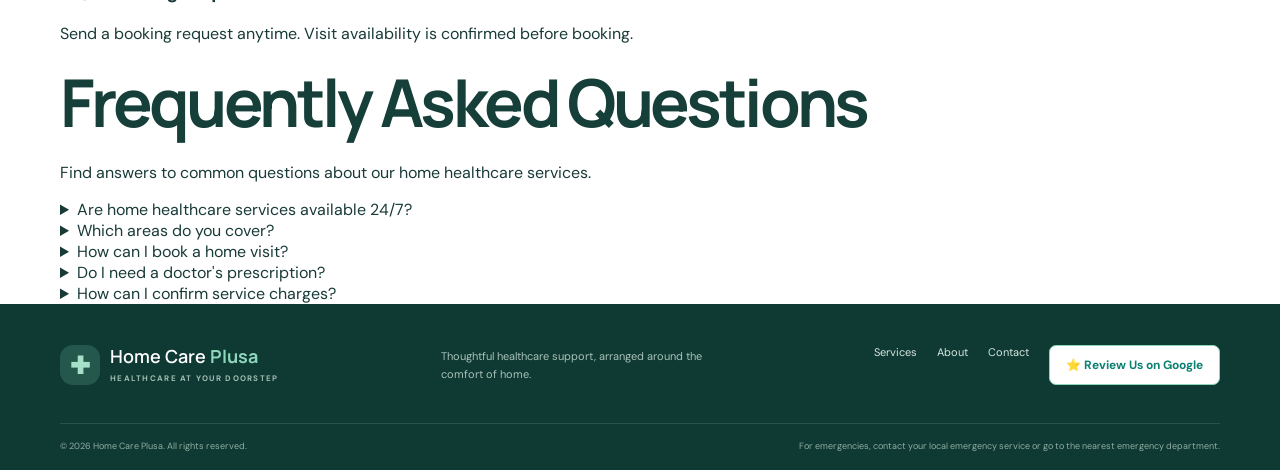
==== commit 7e8b259a: "Revise meta description and title in index.html Updated the meta description and title for better cl" ====
--- a/index.html
+++ b/index.html
@@ -4,7 +4,7 @@
 <meta name="google-site-verification" content="KAKVJBxOrvSm0EX9zhi2axZdXzemZtat8Uv9LqTe5yM" />
   <meta charset="utf-8">
   <meta name="viewport" content="width=device-width, initial-scale=1">
-  <meta name="description" content="Request home nursing, injections, IV drip support, blood sample collection and wound dressing in Islamabad and Rawalpindi with Home Care Plusa.">
+ `<meta name="description" content="Need a nurse at home in Islamabad or Rawalpindi? Book home nursing, injection at home, IV drip, wound dressing, blood sample collection and elderly patient care with Home Care Plusa.">`
   <meta name="robots" content="index, follow, max-image-preview:large">
   <meta name="author" content="Home Care Plusa">
   <link rel="canonical" href="https://hafeez794.github.io/home-care-plusa/">
@@ -14,7 +14,7 @@
   <meta property="og:url" content="https://hafeez794.github.io/home-care-plusa/">
   <meta name="twitter:card" content="summary">
   <meta name="theme-color" content="#0c7568">
-  <title>Home Care Plusa | Home Nursing & Healthcare in Islamabad and Rawalpindi</title>
+  `<title>Home Nursing, Injection & IV Drip at Home in Islamabad & Rawalpindi | Home Care Plusa</title>`
   <link rel="preconnect" href="https://fonts.googleapis.com">
   <link rel="preconnect" href="https://fonts.gstatic.com" crossorigin>
   <link href="https://fonts.googleapis.com/css2?family=DM+Sans:wght@400;500;600;700;800&family=Manrope:wght@500;600;700;800&display=swap" rel="stylesheet">
--- a/style.css
+++ b/style.css
@@ -21,4 +21,24 @@
   text-decoration: none;
   box-shadow: 0 8px 24px rgba(0,0,0,.18);
 }
-.whatsapp-float:hover { filter: brightness(.95); 
+.whatsapp-float:hover { filter: brightness(.95); }
+/* Google Review Button */
+.google-review-link {
+  display: inline-flex;
+  align-items: center;
+  justify-content: center;
+  padding: 11px 16px;
+  background: #ffffff;
+  color: #0b8172 !important;
+  border: 1px solid #8dd5bb;
+  border-radius: 7px;
+  font-size: 12px;
+  font-weight: 700;
+  text-decoration: none;
+  transition: .2s ease;
+}
+
+.google-review-link:hover {
+  background: #e5f5ed;
+  transform: translateY(-2px);
+}
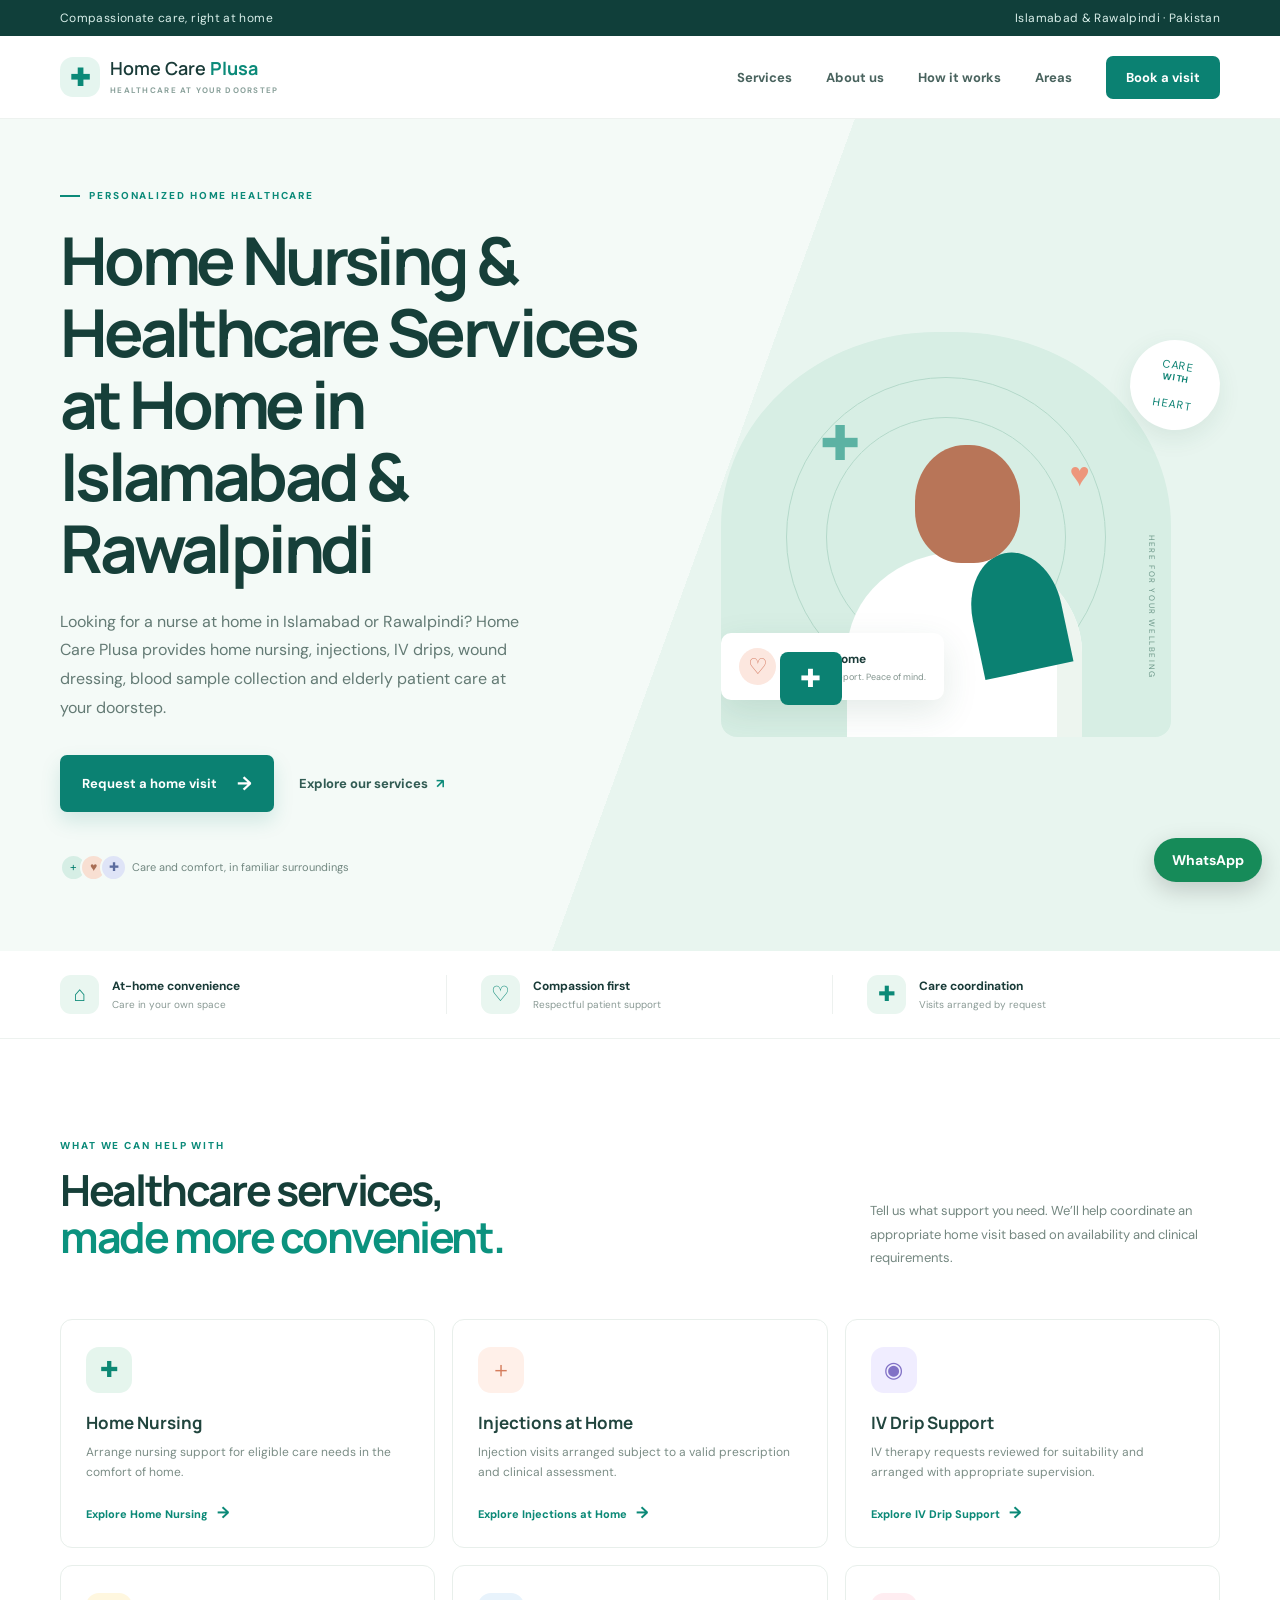
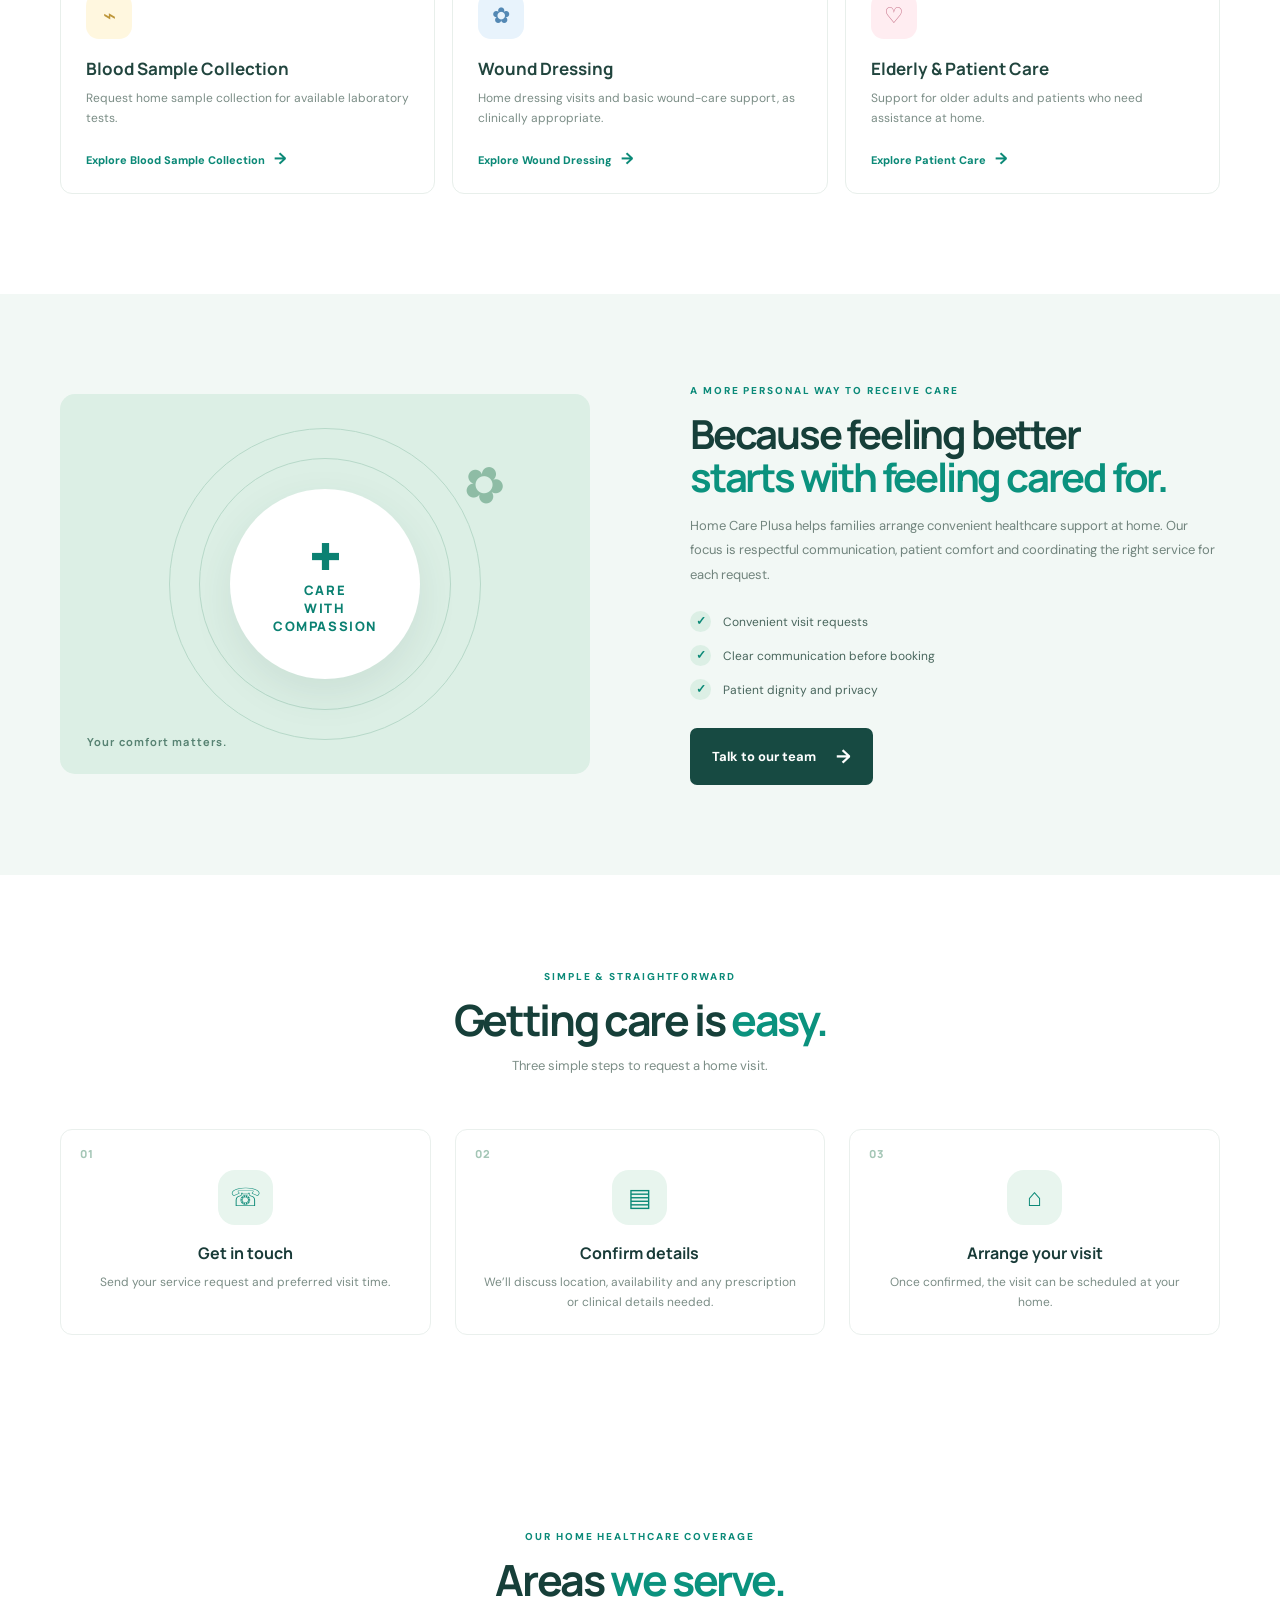
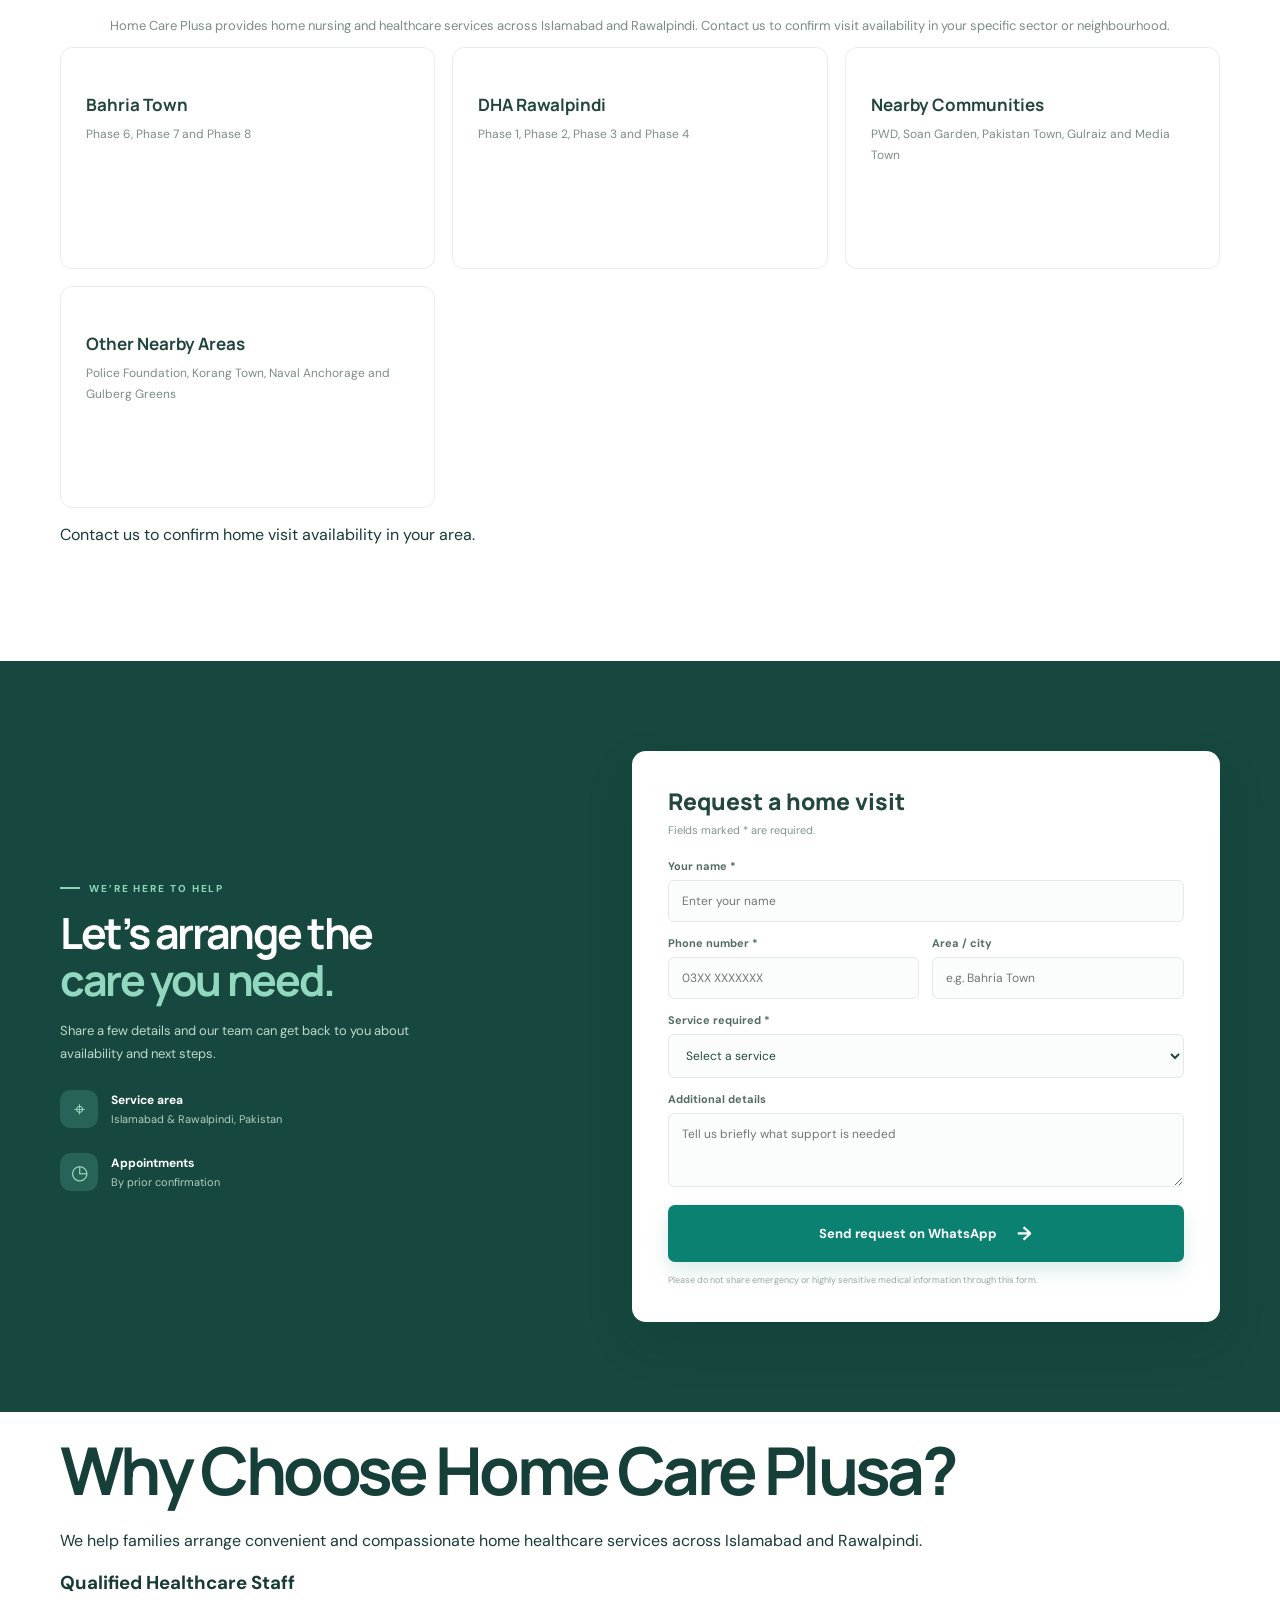
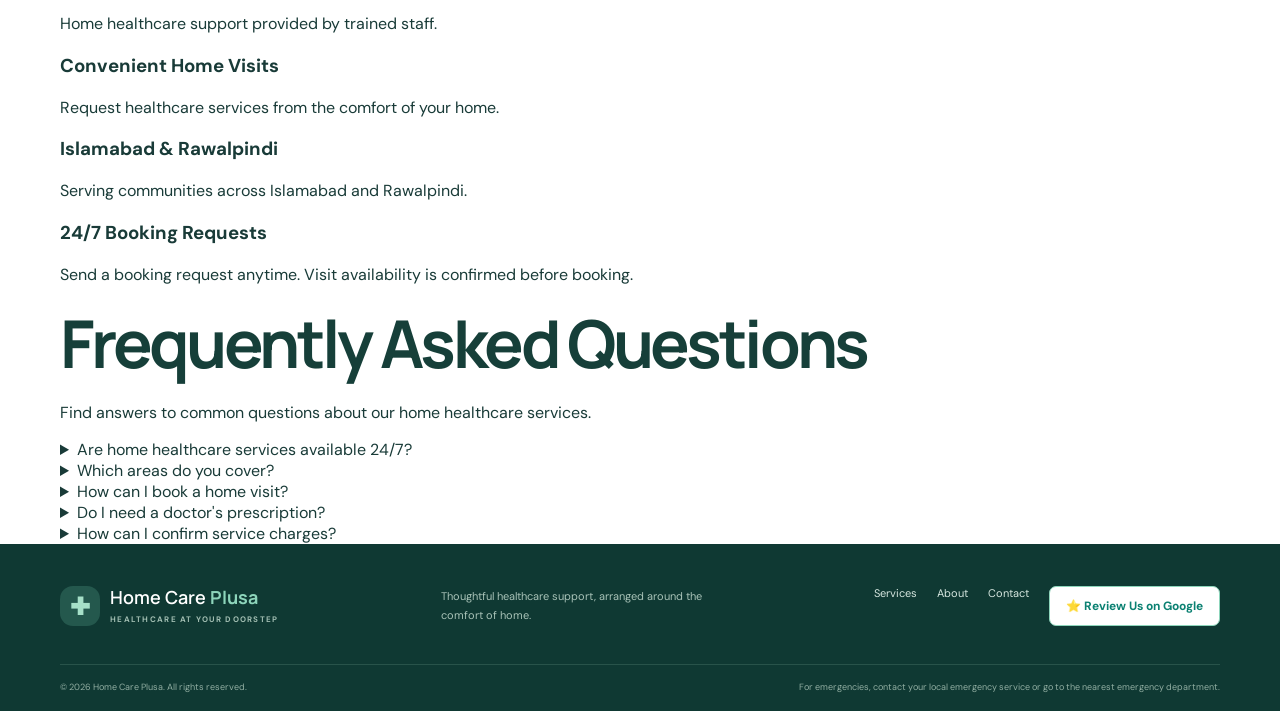
==== commit d4ebbd2f: "Improve homepage SEO content Updated meta tags and content for better clarity and SEO." ====
--- a/index.html
+++ b/index.html
@@ -4,7 +4,7 @@
 <meta name="google-site-verification" content="KAKVJBxOrvSm0EX9zhi2axZdXzemZtat8Uv9LqTe5yM" />
   <meta charset="utf-8">
   <meta name="viewport" content="width=device-width, initial-scale=1">
- `<meta name="description" content="Need a nurse at home in Islamabad or Rawalpindi? Book home nursing, injection at home, IV drip, wound dressing, blood sample collection and elderly patient care with Home Care Plusa.">`
+ <meta name="description" content="Need a nurse at home in Islamabad or Rawalpindi? Book home nursing, injection at home, IV drip, wound dressing, blood sample collection and elderly patient care with Home Care Plusa.">
   <meta name="robots" content="index, follow, max-image-preview:large">
   <meta name="author" content="Home Care Plusa">
   <link rel="canonical" href="https://hafeez794.github.io/home-care-plusa/">
@@ -14,7 +14,7 @@
   <meta property="og:url" content="https://hafeez794.github.io/home-care-plusa/">
   <meta name="twitter:card" content="summary">
   <meta name="theme-color" content="#0c7568">
-  `<title>Home Nursing, Injection & IV Drip at Home in Islamabad & Rawalpindi | Home Care Plusa</title>`
+  <title>Home Nursing, Injection & IV Drip at Home in Islamabad & Rawalpindi | Home Care Plusa</title>
   <link rel="preconnect" href="https://fonts.googleapis.com">
   <link rel="preconnect" href="https://fonts.gstatic.com" crossorigin>
   <link href="https://fonts.googleapis.com/css2?family=DM+Sans:wght@400;500;600;700;800&family=Manrope:wght@500;600;700;800&display=swap" rel="stylesheet">
@@ -41,8 +41,8 @@
       <div class="container hero-grid">
         <div class="hero-copy">
           <div class="eyebrow"><span></span> PERSONALIZED HOME HEALTHCARE</div>
-          <h1>Care that feels<br><em>closer to home.</em></h1>
-          <p class="hero-text">Professional nursing support and healthcare services at your doorstep — with comfort, dignity and compassion.</p>
+         <h1>Home Nursing & Healthcare Services at Home in Islamabad & Rawalpindi</h1>
+          <p class="hero-text">Looking for a nurse at home in Islamabad or Rawalpindi? Home Care Plusa provides home nursing, injections, IV drips, wound dressing, blood sample collection and elderly patient care at your doorstep.</p>
           <div class="hero-actions"><a class="btn primary" href="#contact">Request a home visit <span>→</span></a><a class="text-link" href="#services">Explore our services <span>↗</span></a></div>
           <div class="trust-row"><div class="avatars"><i>+</i><i>♥</i><i>✚</i></div><span>Care and comfort, in familiar surroundings</span></div>
         </div>
@@ -82,7 +82,7 @@
     <div class="center-heading">
       <div class="eyebrow">OUR HOME HEALTHCARE COVERAGE</div>
       <h2>Areas <em>we serve.</em></h2>
-      <p>Home nursing and healthcare services at your doorstep across Rawalpindi, Islamabad and nearby communities.</p>
+      <p>Home Care Plusa provides home nursing and healthcare services across Islamabad and Rawalpindi. Contact us to confirm visit availability in your specific sector or neighbourhood.</p>
     </div>
 
     <div class="service-grid">
@@ -113,7 +113,7 @@
 <section class="trust-section">
   <div class="container">
     <h2>Why Choose Home Care Plusa?</h2>
-    <p>Reliable home healthcare support for you and your family.</p>
+   <p>We help families arrange convenient and compassionate home healthcare services across Islamabad and Rawalpindi.</p>
 
     <div class="trust-grid">
       <div class="trust-item">
@@ -128,7 +128,7 @@
 
       <div class="trust-item">
         <h3>Islamabad &amp; Rawalpindi</h3>
-        <p>Serving selected areas across Islamabad and Rawalpindi.</p>
+        <p>Serving communities across Islamabad and Rawalpindi.</p>
       </div>
 
       <div class="trust-item">
@@ -151,7 +151,7 @@
 
     <details>
       <summary>Which areas do you cover?</summary>
-      <p>We currently serve Bahria Town Phases 6, 7 and 8, and DHA Rawalpindi Phases 1 to 4.</p>
+      <p>Home Care Plusa provides home healthcare services across Islamabad and Rawalpindi. Contact us to confirm visit availability in your specific area.</p>
     </details>
 
     <details>
@@ -198,7 +198,7 @@
       "name": "Which areas do you cover?",
       "acceptedAnswer": {
         "@type": "Answer",
-        "text": "We currently serve Bahria Town Phases 6, 7 and 8, and DHA Rawalpindi Phases 1 to 4."
+        "text": "Home Care Plusa provides home healthcare services across Islamabad and Rawalpindi. Contact us to confirm visit availability in your specific area."
       }
     },
     {
